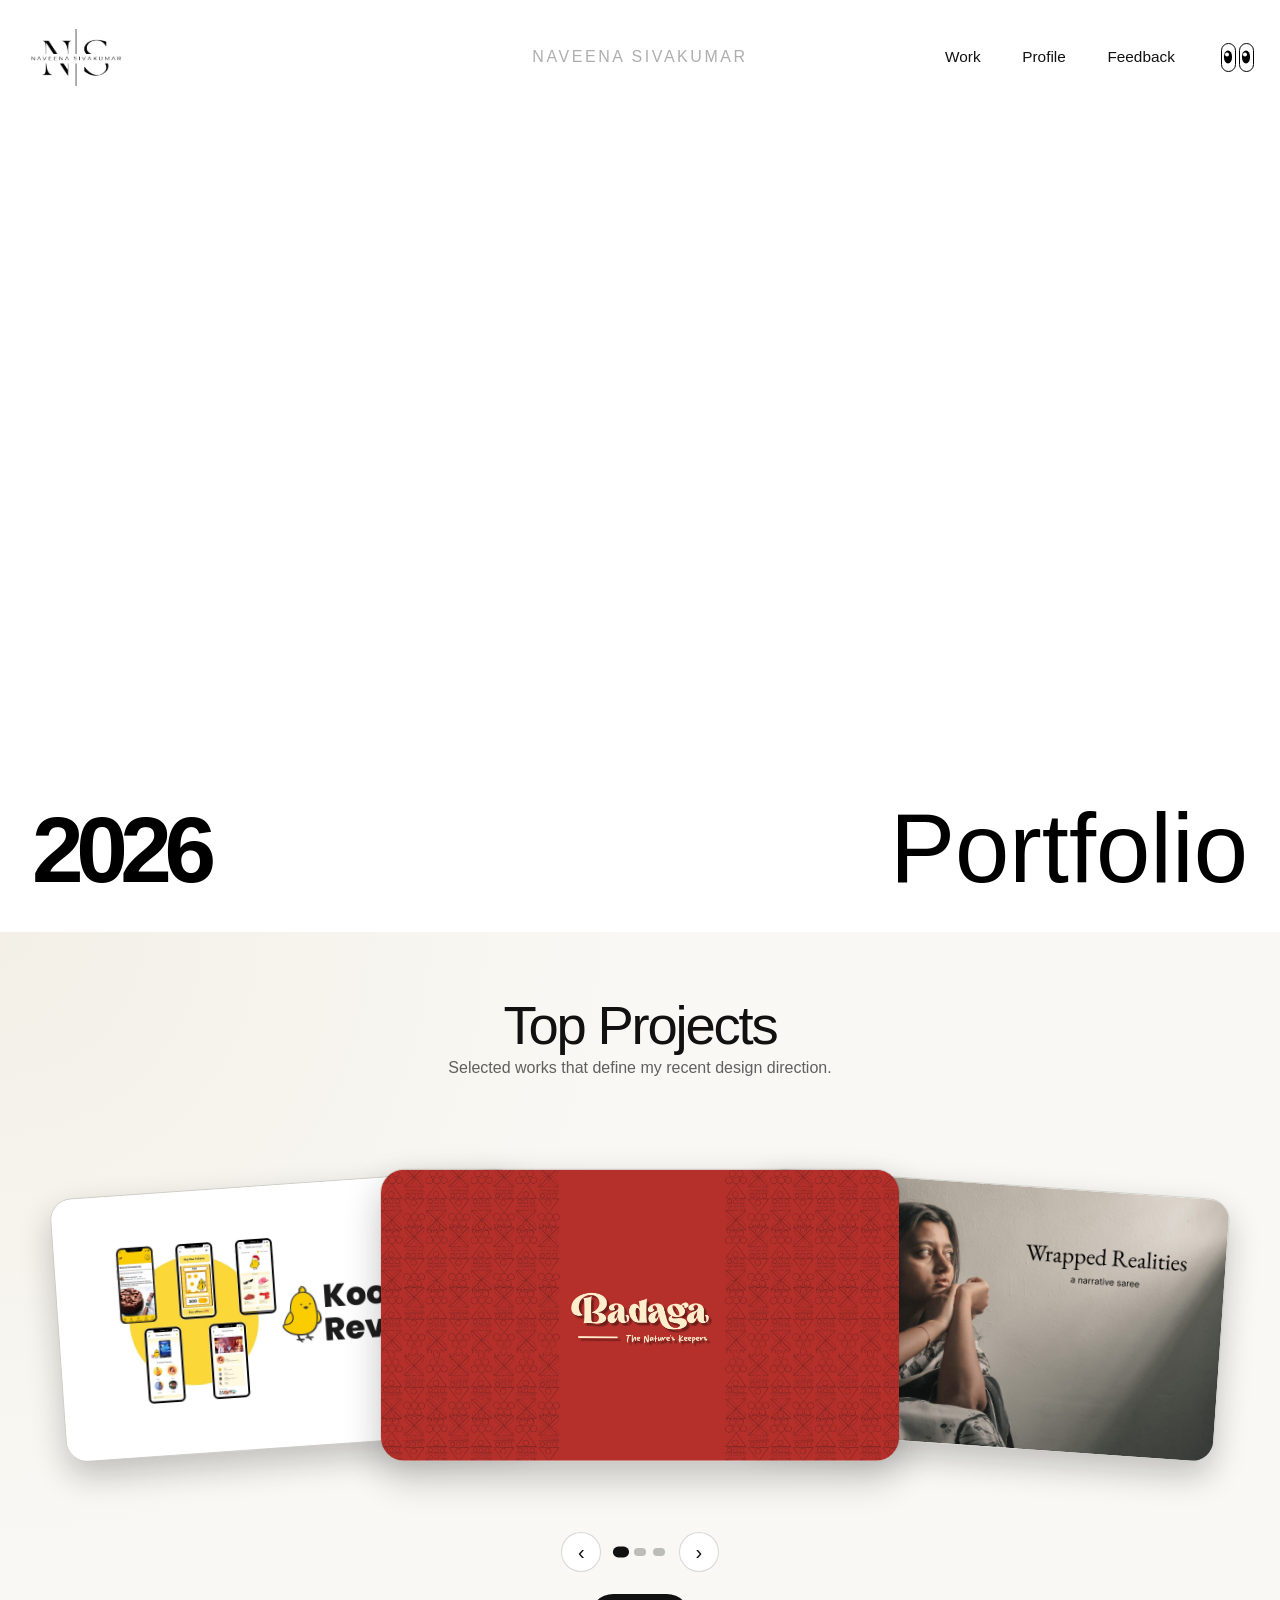
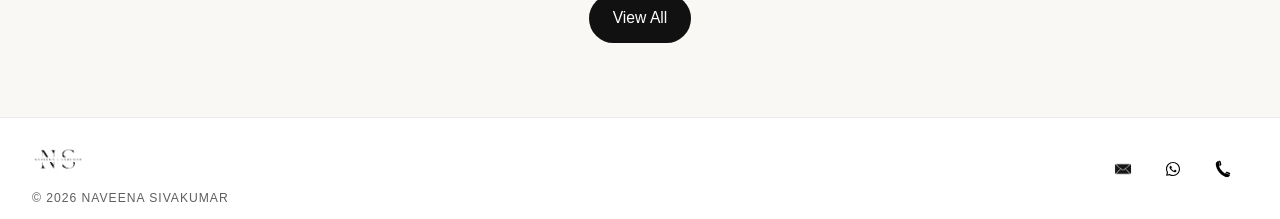
==== index.html @ cda1444a "ok" ====
<!DOCTYPE html>
<html lang="en">
  <head>
    <meta charset="UTF-8" />
    <meta name="viewport" content="width=device-width, initial-scale=1.0" />
    <title>Naveena Sivakumar | Home</title>
    <link rel="stylesheet" href="styles.css" />
  </head>
  <body data-page="home">
    <header class="site-header">
      <a class="logo-link" href="index.html" aria-label="Go to home page">
        <img src="Assets/Logo.png" alt="Naveena Sivakumar logo" class="site-logo" />
      </a>

      <p class="site-name">Naveena Sivakumar</p>

      <div class="header-right">
        <nav class="site-nav" aria-label="Primary navigation">
          <a href="work.html">Work</a>
          <a href="profile.html">Profile</a>
          <a href="feedback.html">Feedback</a>
        </nav>

        <div class="eyes" aria-hidden="true">
          <div class="eye">
            <span class="pupil"></span>
          </div>
          <div class="eye">
            <span class="pupil"></span>
          </div>
        </div>
      </div>
    </header>

    <main>
      <section class="hero" aria-label="Home hero section">
        <div class="hero-video-shell">
          <video
            class="hero-video"
            poster="Assets/Photo.jpg"
            preload="metadata"
            autoplay
            muted
            loop
            playsinline
          >
            <source src="Assets/Hero-Video_1.mp4" type="video/mp4" />
          </video>
        </div>

        <div class="hero-overlay" aria-hidden="true">
          <p class="hero-year">2026</p>
          <h1 class="hero-title">Portfolio</h1>
        </div>
      </section>

      <section class="home-top-projects" aria-label="Top projects">
        <div class="home-top-projects-copy">
                    <h2 class="home-top-projects-title">Top Projects</h2>
          <p class="home-top-projects-subtitle">Selected works that define my recent design direction.</p>
        </div>

        <div class="top-projects-stack">
          <a class="top-project-card top-project-card-center" href="project.html?slug=badaga" aria-label="Open Badaga project">
            <img src="Projects/Badaga/cover.jpg" alt="Badaga project cover" />
          </a>
          <a class="top-project-card top-project-card-left" href="project.html?slug=koo-app-revamp" aria-label="Open Koo App Revamp project">
            <img src="Projects/Koo app - revamp/cover.jpg" alt="Koo App Revamp project cover" />
          </a>
          <a class="top-project-card top-project-card-right" href="project.html?slug=Wrapped%20Realities" aria-label="Open Wrapped Realities project">
            <img src="Projects/Wrapped Realities/Cover.jpg" alt="Wrapped Realities project cover" />
          </a>
        </div>

        <div class="top-projects-controls" aria-label="Top projects controls">
          <button class="top-projects-arrow top-projects-arrow-prev" type="button" aria-label="Show previous project">
            &#8249;
          </button>

          <div class="top-projects-dots" role="tablist" aria-label="Choose top project">
            <button class="top-projects-dot" type="button" data-card-index="0" aria-label="Show first project"></button>
            <button class="top-projects-dot" type="button" data-card-index="1" aria-label="Show second project"></button>
            <button class="top-projects-dot" type="button" data-card-index="2" aria-label="Show third project"></button>
          </div>

          <button class="top-projects-arrow top-projects-arrow-next" type="button" aria-label="Show next project">
            &#8250;
          </button>
        </div>

        <div class="home-view-all-wrap">
          <a class="home-view-all-button" href="work.html">View All</a>
        </div>
      </section>
    </main>

    <footer class="site-footer">
      <div class="footer-left">
        <img src="Assets/Logo.png" alt="Naveena Sivakumar logo" class="footer-logo" />
        <p class="footer-copy">© 2026 Naveena Sivakumar</p>
      </div>

      <div class="footer-right">
        <a
          class="footer-social"
          href="mailto:naveenasivakumar.official@gmail.com"
          aria-label="Send an email"
        >
          <img
            class="footer-social-icon"
            src="Icons/Mail icon.jpg"
            alt=""
            aria-hidden="true"
          />
        </a>
        <a
          class="footer-social"
          href="https://wa.me/916374280667"
          target="_blank"
          rel="noreferrer"
          aria-label="Open WhatsApp"
        >
          <img
            class="footer-social-icon"
            src="Icons/Whatsapp icon.svg"
            alt=""
            aria-hidden="true"
          />
        </a>
        <a class="footer-social" href="tel:6374280667" aria-label="Call 6374280667">
          <img class="footer-social-icon" src="Icons/Call icon.svg" alt="" aria-hidden="true" />
        </a>
      </div>
    </footer>

    <script src="script.js"></script>
  </body>
</html>
---- styles.css ----
:root {
  --bg: #ffffff;
  --text: #111111;
  --muted: rgba(17, 17, 17, 0.34);
  --line: rgba(17, 17, 17, 0.1);
  --panel: #f6f3ee;
  --shadow: 0 22px 60px rgba(17, 17, 17, 0.1);
  --font-sans: "Avenir Next", "Helvetica Neue", "Segoe UI", sans-serif;
}

* {
  box-sizing: border-box;
}

html {
  scroll-behavior: smooth;
}

body {
  margin: 0;
  min-height: 100vh;
  background: #ffffff;
  color: var(--text);
  font-family: var(--font-sans);
}

a {
  color: inherit;
  text-decoration: none;
}

.site-header {
  position: sticky;
  top: 0;
  z-index: 10;
  display: grid;
  grid-template-columns: 1fr auto 1fr;
  align-items: center;
  gap: 1rem;
  padding: 0.45rem 1.6rem;
  background: rgba(255, 255, 255, 0.42);
  backdrop-filter: blur(18px);
}

.logo-link {
  width: 100px;
}

.site-logo {
  display: block;
  width: 100px;
  height: 100px;
  object-fit: contain;
}

.site-name {
  margin: 0;
  justify-self: center;
  font-size: 1rem;
  letter-spacing: 0.16em;
  text-transform: uppercase;
  color: var(--muted);
  white-space: nowrap;
}

.header-right {
  justify-self: end;
  display: flex;
  align-items: center;
  gap: 1.4rem;
}

.site-nav {
  display: flex;
  align-items: center;
  gap: 0.6rem;
}

.site-nav a {
  padding: 0.7rem 1rem;
  border-radius: 999px;
  font-size: 0.96rem;
  transition:
    background-color 180ms ease,
    color 180ms ease,
    transform 180ms ease;
}

.site-nav a:hover,
.site-nav a:focus-visible,
body[data-page="home"] .site-nav a[href="index.html"],
body[data-page="work"] .site-nav a[href="work.html"],
body[data-page="profile"] .site-nav a[href="profile.html"],
body[data-page="feedback"] .site-nav a[href="feedback.html"] {
  background: rgba(17, 17, 17, 0.08);
  color: #000000;
}

.site-nav a:hover {
  transform: translateY(-1px);
}

.eyes {
  display: flex;
  align-items: center;
  gap: 0.2rem;
  padding: 0.35rem 0 0.35rem 0.5rem;
}

.eye {
  position: relative;
  width: 15px;
  height: 29px;
  border-radius: 999px;
  background: #ffffff;
  border: 1.5px solid #000000;
  overflow: hidden;
  box-shadow: none;
}

.pupil {
  position: absolute;
  top: 50%;
  left: 42%;
  width: 8px;
  height: 13px;
  border-radius: 50% / 45%;
  background: #000000;
  transform: translate(-50%, -50%);
  transition: transform 80ms linear;
}

.pupil::after {
  content: "";
  position: absolute;
  top: 2px;
  left: 1px;
  width: 4px;
  height: 4px;
  border-radius: 50%;
  background: #ffffff;
}

.hero {
  position: relative;
  min-height: calc(100vh - 82px);
  display: flex;
  align-items: center;
  justify-content: center;
  padding: 0;
  overflow: hidden;
}

.hero-video-shell {
  width: 100%;
  height: calc(100vh - 82px);
}

.hero-video {
  display: block;
  width: 100%;
  height: 100%;
  object-fit: cover;
  background: #ffffff;
}

.hero-overlay {
  pointer-events: none;
  position: absolute;
  inset: 0;
  display: grid;
  grid-template-columns: auto 1fr;
  align-items: end;
  padding: 0 2rem 1.2rem;
}

.hero-year,
.hero-title {
  margin: 0;
  line-height: 1;
  font-family: var(--font-sans);
}

.hero-year {
  justify-self: start;
  align-self: end;
  font-size: clamp(3.8rem, 8vw, 5.8rem);
  font-weight: 600;
  letter-spacing: -0.08em;
  color: #000000;
  transform: translateY(-1rem);
}

.hero-title {
  justify-self: end;
  align-self: end;
  font-size: clamp(3.4rem, 9vw, 6.1rem);
  font-weight: 500;
  letter-spacing: 0.00em;
  color: #000000;
  transform: translateY(-1rem);
}

.home-top-projects {
  padding: 3.8rem 1.75rem 4.6rem;
  background:
    radial-gradient(circle at top left, rgba(234, 226, 210, 0.38), transparent 42%),
    #f9f8f4;
}

.home-top-projects-copy {
  text-align: center;
}

.home-top-projects-kicker {
  margin: 0;
  font-size: 0.75rem;
  letter-spacing: 0.22em;
  text-transform: uppercase;
  color: rgba(17, 17, 17, 0.44);
}

.home-top-projects-title {
  margin: 0.35rem 0 0.45rem;
  font-size: clamp(2.1rem, 5vw, 3.4rem);
  line-height: 0.98;
  letter-spacing: -0.04em;
  font-weight: 500;
}

.home-top-projects-subtitle {
  margin: 0;
  font-size: 1rem;
  color: rgba(17, 17, 17, 0.66);
}

.top-projects-stack {
  position: relative;
  width: min(1180px, 100%);
  margin: 2.7rem auto 0;
  height: 390px;
  touch-action: pan-y;
  cursor: grab;
}

.top-projects-stack:active {
  cursor: grabbing;
}

.top-project-card {
  position: absolute;
  top: 50%;
  left: 50%;
  width: clamp(240px, 62vw, 520px);
  aspect-ratio: 16 / 9;
  border-radius: 24px;
  overflow: hidden;
  border: 1px solid rgba(17, 17, 17, 0.18);
  box-shadow: 0 16px 36px rgba(17, 17, 17, 0.24);
  transform-origin: center;
  transition:
    transform 220ms ease,
    box-shadow 220ms ease,
    filter 220ms ease;
}

.top-project-card img {
  width: 100%;
  height: 100%;
  object-fit: cover;
  display: block;
  user-select: none;
  -webkit-user-drag: none;
}

.top-project-card:hover,
.top-project-card:focus-visible {
  box-shadow: 0 24px 44px rgba(17, 17, 17, 0.28);
  filter: saturate(1.08);
}

.top-project-card-left-far {
  z-index: 1;
  transform: translate(-151%, -50%) rotate(-8deg) scale(0.82);
}

.top-project-card-left {
  z-index: 2;
  transform: translate(-117%, -50%) rotate(-4deg) scale(0.9);
}

.top-project-card-center {
  z-index: 4;
  transform: translate(-50%, -50%) rotate(0deg) scale(1);
}

.top-project-card-right {
  z-index: 2;
  transform: translate(17%, -50%) rotate(4deg) scale(0.9);
}

.top-project-card-right-far {
  z-index: 1;
  transform: translate(50%, -50%) rotate(8deg) scale(0.82);
}

.top-projects-controls {
  margin-top: 1.35rem;
  display: flex;
  align-items: center;
  justify-content: center;
  gap: 0.85rem;
}

.home-view-all-wrap {
  margin-top: 1.35rem;
  display: flex;
  justify-content: center;
}

.home-view-all-button {
  display: inline-flex;
  align-items: center;
  justify-content: center;
  padding: 0.92rem 1.45rem;
  border-radius: 999px;
  border: 1px solid rgba(17, 17, 17, 0.12);
  background: #111111;
  color: #ffffff;
  font-size: 0.98rem;
  transition:
    transform 180ms ease,
    background-color 180ms ease,
    border-color 180ms ease;
}

.home-view-all-button:hover,
.home-view-all-button:focus-visible {
  transform: translateY(-2px);
  background: #2a2a2a;
  border-color: #2a2a2a;
}

.top-projects-arrow {
  width: 40px;
  height: 40px;
  border-radius: 999px;
  border: 1px solid rgba(17, 17, 17, 0.16);
  background: #ffffff;
  color: #111111;
  font-size: 1.25rem;
  line-height: 1;
  cursor: pointer;
  transition:
    background-color 180ms ease,
    transform 180ms ease,
    border-color 180ms ease;
}

.top-projects-arrow:hover,
.top-projects-arrow:focus-visible {
  background: #111111;
  color: #ffffff;
  border-color: #111111;
  transform: translateY(-1px);
}

.top-projects-dots {
  display: flex;
  align-items: center;
  gap: 0.45rem;
}

.top-projects-dot {
  width: 8px;
  height: 8px;
  border-radius: 999px;
  border: 0;
  background: rgba(17, 17, 17, 0.26);
  cursor: pointer;
  transition:
    transform 180ms ease,
    background-color 180ms ease;
}

.top-projects-dot.is-active {
  background: #111111;
  transform: scale(1.35);
}

.work-main {
  padding: 0 1.75rem 5rem;
}

.work-hero {
  display: grid;
  grid-template-columns: 1fr auto;
  align-items: start;
  gap: 2rem;
  padding: 2rem 0 5rem;
}

.work-heading {
  margin: 0;
  font-size: clamp(4rem, 10vw, 8rem);
  line-height: 0.9;
  letter-spacing: -0.08em;
  font-weight: 500;
}

.work-count {
  margin: 0;
  font-size: clamp(4rem, 10vw, 7rem);
  line-height: 0.9;
  letter-spacing: -0.08em;
  color: rgba(17, 17, 17, 0.18);
  font-weight: 600;
}

.work-grid {
  display: grid;
  grid-template-columns: repeat(2, minmax(0, 1fr));
  gap: 4rem 1rem;
}

.project-card {
  display: block;
}

.project-card-topline {
  margin-bottom: 0.55rem;
  font-size: 0.8rem;
  letter-spacing: 0.24em;
  text-transform: uppercase;
  color: rgba(17, 17, 17, 0.48);
}

.project-card-title {
  margin: 0 0 0.2rem;
  font-size: clamp(1.6rem, 2.4vw, 2.3rem);
  line-height: 1.02;
  font-weight: 500;
  color: #111111;
}

.project-card-subtitle {
  margin: 0 0 1rem;
  font-size: 1rem;
  color: rgba(17, 17, 17, 0.6);
}

.project-cover,
.project-cover-placeholder {
  aspect-ratio: 16 / 9;
  overflow: hidden;
  background: #efe9df;
}

.project-cover-media {
  width: 100%;
  height: 100%;
  object-fit: cover;
  display: block;
}

.project-cover-placeholder {
  display: grid;
  place-items: center;
  background:
    radial-gradient(circle at top left, rgba(255, 255, 255, 0.92), transparent 36%),
    linear-gradient(145deg, #f6f2eb, #ebe3d8);
}

.project-cover-placeholder span {
  font-size: clamp(2rem, 4vw, 3rem);
  letter-spacing: -0.06em;
  color: rgba(17, 17, 17, 0.18);
}

.project-main {
  padding: 2rem 1.75rem 5rem;
}

.project-intro {
  display: grid;
  grid-template-columns: minmax(0, 1.1fr) minmax(280px, 0.8fr);
  gap: 2rem;
  align-items: start;
  padding-bottom: 3rem;
}

.project-label {
  margin: 0 0 0.8rem;
  font-size: 0.8rem;
  letter-spacing: 0.22em;
  text-transform: uppercase;
  color: rgba(17, 17, 17, 0.48);
}

.project-title {
  margin: 0;
  font-size: clamp(2.6rem, 6vw, 5rem);
  line-height: 0.94;
  letter-spacing: -0.08em;
  font-weight: 500;
  color: #111111;
}

.project-subtitle {
  margin: 0.45rem 0 0;
  font-size: clamp(1.1rem, 2vw, 1.5rem);
  color: rgba(17, 17, 17, 0.62);
}

.project-intro-right {
  padding-top: 0.45rem;
}

.project-description {
  margin: 0;
  max-width: 28rem;
  font-size: 1rem;
  line-height: 1.7;
  color: rgba(17, 17, 17, 0.78);
}

.project-media-stream {
  display: grid;
  gap: 1rem;
}

.project-media-frame {
  margin: 0;
}

.project-media {
  width: 100%;
  display: block;
  background: #f3efe8;
}

.project-empty-state {
  padding: 2rem;
  border: 1px solid rgba(17, 17, 17, 0.12);
  color: rgba(17, 17, 17, 0.78);
  line-height: 1.7;
  background: #faf8f4;
}

.project-empty-state code {
  font-family: ui-monospace, SFMono-Regular, Menlo, Monaco, Consolas, monospace;
  color: #111111;
}

.subpage-main {
  min-height: calc(100vh - 90px);
  display: flex;
  align-items: center;
  justify-content: center;
  padding: 3rem 1.5rem;
}

.subpage-main-with-cta {
  flex-direction: column;
  align-items: stretch;
  justify-content: flex-start;
  gap: 2rem;
}

.subpage-card {
  width: min(760px, 100%);
  padding: 3rem;
  border: 1px solid var(--line);
  border-radius: 32px;
  background: rgba(255, 255, 255, 0.8);
  box-shadow: var(--shadow);
}

.eyebrow {
  margin: 0 0 1rem;
  font-size: 0.78rem;
  letter-spacing: 0.18em;
  text-transform: uppercase;
  color: var(--muted);
}

.subpage-card h1 {
  margin: 0 0 1rem;
  font-size: clamp(2rem, 5vw, 3.8rem);
  line-height: 0.98;
}

.subpage-card p:last-child {
  margin-bottom: 0;
  max-width: 46ch;
  font-size: 1.05rem;
  line-height: 1.65;
  color: rgba(17, 17, 17, 0.72);
}

.feedback-main {
  padding: 3rem 1.5rem 5rem;
}

.feedback-section {
  width: min(980px, 100%);
  margin: 0 auto;
}

.feedback-kicker {
  margin: 0 0 0.8rem;
  font-size: 0.9rem;
  letter-spacing: 0.18em;
  text-transform: uppercase;
  color: rgba(17, 17, 17, 0.38);
}

.feedback-heading {
  margin: 0 0 1rem;
  font-size: clamp(3.2rem, 7vw, 6rem);
  line-height: 0.92;
  letter-spacing: -0.08em;
  font-weight: 500;
}

.feedback-subheading {
  margin: 0 0 2.4rem;
  max-width: none;
  font-size: 1.08rem;
  line-height: 1.8;
  white-space: nowrap;
  color: rgba(17, 17, 17, 0.72);
}

.feedback-form {
  display: grid;
  grid-template-columns: repeat(2, minmax(0, 1fr));
  gap: 1.25rem;
}

.feedback-field {
  display: flex;
  flex-direction: column;
  gap: 0.65rem;
}

.feedback-field span {
  font-size: 0.92rem;
  color: rgba(17, 17, 17, 0.72);
}

.feedback-field input,
.feedback-field textarea {
  width: 100%;
  border: 1px solid rgba(17, 17, 17, 0.12);
  border-radius: 22px;
  background: #faf8f4;
  padding: 1rem 1.1rem;
  font: inherit;
  color: #111111;
  outline: none;
  transition:
    border-color 180ms ease,
    background-color 180ms ease;
}

.feedback-field input {
  min-height: 58px;
}

.feedback-field textarea {
  min-height: 240px;
  resize: vertical;
}

.feedback-field input:focus,
.feedback-field textarea:focus {
  border-color: rgba(17, 17, 17, 0.28);
  background: #ffffff;
}

.feedback-field-full {
  grid-column: 1 / -1;
}

.feedback-actions {
  grid-column: 1 / -1;
  display: flex;
  justify-content: flex-start;
}

.feedback-submit {
  border: 0;
  border-radius: 999px;
  background: #111111;
  color: #ffffff;
  padding: 0.95rem 1.4rem;
  font: inherit;
  font-size: 0.95rem;
  cursor: pointer;
  transition:
    transform 180ms ease,
    background-color 180ms ease;
}

.feedback-submit:hover,
.feedback-submit:focus-visible {
  background: #2a2a2a;
  transform: translateY(-1px);
}

.profile-main {
  padding: 2rem 2rem 2.2rem;
}

.profile-hero {
  display: grid;
  grid-template-columns: minmax(320px, 0.95fr) minmax(360px, 1.05fr);
  gap: 3.35rem;
  align-items: center;
  min-height: calc(100vh - 160px);
}

.profile-left {
  position: static;
  display: flex;
  flex-direction: column;
  align-items: flex-start;
  gap: 1.4rem;
}

.profile-kicker {
  margin: 0;
  font-size: 0.9rem;
  letter-spacing: 0.18em;
  text-transform: uppercase;
  color: rgba(17, 17, 17, 0.38);
}

.profile-photo {
  width: min(100%, 600px);
  height: auto;
  aspect-ratio: 1 / 1;
  object-fit: cover;
  object-position: center top;
  background: #f2f0eb;
}

.profile-right {
  padding-top: 0;
  margin-left: -0.45rem;
}

.profile-name {
  margin: 0 0 0.75rem;
  font-size: 40px;
  letter-spacing: 0.16em;
  text-transform: uppercase;
  font-weight: 600;
  color: rgba(17, 17, 17, 0.46);
}

.profile-role {
  margin: 0 0 1.3rem;
  font-family: var(--font-sans);
  font-size: 40px;
  line-height: 1.45;
  letter-spacing: 0;
  font-weight: 500;
}

.profile-description {
  max-width: 38rem;
  margin: 0 0 1.1rem;
  font-size: 1.08rem;
  line-height: 1.8;
  color: rgba(17, 17, 17, 0.78);
}

.profile-resume-section {
  margin-top: 0.7rem;
  display: flex;
  justify-content: flex-start;
}

.profile-resume-button {
  display: inline-flex;
  align-items: center;
  justify-content: center;
  padding: 0.92rem 1.45rem;
  border-radius: 999px;
  border: 1px solid rgba(17, 17, 17, 0.12);
  background: #111111;
  color: #ffffff;
  font-size: 0.98rem;
  transition:
    transform 180ms ease,
    background-color 180ms ease,
    border-color 180ms ease;
}

.profile-resume-button:hover,
.profile-resume-button:focus-visible {
  transform: translateY(-2px);
  background: #2a2a2a;
  border-color: #2a2a2a;
}

.profile-skills-section {
  margin-top: 1.35rem;
}

.skills-panel {
  display: flex;
  flex-direction: column;
  align-items: center;
  border-radius: 34px;
  width: min(980px, 100%);
  margin-inline: auto;
  padding: 1.5rem;
  background:
    radial-gradient(circle at 10% 20%, rgba(17, 17, 17, 0.05), transparent 46%),
    radial-gradient(circle at 90% 0%, rgba(17, 17, 17, 0.04), transparent 34%),
    #ffffff;
  border: 1px solid rgba(17, 17, 17, 0.12);
  box-shadow: 0 22px 54px rgba(17, 17, 17, 0.12);
  color: #111111;
}

.skills-panel-top {
  display: grid;
  grid-template-columns: 1fr;
  gap: 0;
  align-items: start;
  width: 100%;
}

.skills-kicker {
  color: #111111;
  margin-bottom: 0.5rem;
}

.skills-grid {
  margin-top: 1.35rem;
  display: grid;
  grid-template-columns: minmax(0, 1.15fr) minmax(0, 1fr);
  gap: 2.2rem;
  width: 100%;
  justify-content: center;
}

.skills-column {
  display: grid;
  gap: 0.95rem;
}

.skills-core {
  max-width: 42rem;
  padding-right: 0;
  justify-self: start;
}

.skills-side {
  gap: 1.2rem;
  justify-self: center;
}

.skills-block {
  display: grid;
  gap: 0.7rem;
}

.skills-side .skills-block + .skills-block {
  padding-top: 0.95rem;
  border-top: 1px solid rgba(17, 17, 17, 0.12);
}

.skills-main-heading {
  margin: 0 0 0.05rem;
  font-family: var(--font-sans);
  font-size: 0.98rem;
  line-height: 1.2;
  letter-spacing: 0.08em;
  text-transform: uppercase;
  font-weight: 700;
  color: #111111;
}

.skills-side-heading {
  margin: 0;
  font-size: 0.98rem;
  letter-spacing: 0.08em;
  text-transform: uppercase;
  color: #111111;
}

.skills-method-list {
  margin: 0;
  padding: 0;
  list-style: none;
  display: grid;
  gap: 0.75rem;
}

.skills-method-list li {
  font-size: 1rem;
  color: rgba(17, 17, 17, 0.88);
}

.skill-row {
  display: grid;
  gap: 0.55rem;
  max-width: 38rem;
  margin-inline: 0;
}

.skill-row-top {
  display: flex;
  justify-content: space-between;
  align-items: baseline;
  gap: 1rem;
  font-size: 1rem;
  font-weight: 500;
}

.skill-row-top span:last-child {
  font-size: 0.86rem;
  color: rgba(17, 17, 17, 0.62);
}

.skills-meter {
  position: relative;
  height: 1px;
  border-radius: 999px;
  background: rgba(17, 17, 17, 0.2);
}

.skills-meter-fill {
  display: block;
  height: 100%;
  border-radius: inherit;
  background: #111111;
  transition: width 700ms ease;
  width: 0;
}

.skills-panel.is-loaded .skills-meter-fill-90 {
  width: 90%;
}

.skills-panel.is-loaded .skills-meter-fill-85 {
  width: 85%;
}

.skills-panel.is-loaded .skills-meter-fill-80 {
  width: 80%;
}

.skills-panel.is-loaded .skills-meter-fill-70 {
  width: 70%;
}

.skills-panel.is-loaded .skills-meter-fill-65 {
  width: 65%;
}

.skills-panel.is-loaded .skills-meter-fill-60 {
  width: 60%;
}

.skills-tags {
  display: flex;
  flex-wrap: wrap;
  gap: 0.65rem;
  margin-top: 0.5rem;
}

.skills-tags span {
  display: inline-flex;
  align-items: center;
  justify-content: center;
  border-radius: 999px;
  border: 1px solid rgba(17, 17, 17, 0.14);
  background: #f6f3ee;
  padding: 0.46rem 0.9rem;
  font-size: 0.88rem;
  color: #111111;
  transition:
    background-color 180ms ease,
    transform 180ms ease,
    border-color 180ms ease;
}

.skills-tags span:hover,
.skills-tags span:focus-visible {
  background: #111111;
  color: #ffffff;
  border-color: #111111;
  transform: translateY(-1px);
}

.profile-social-section {
  display: grid;
  grid-template-columns: 1fr auto;
  gap: 2rem;
  align-items: end;
  padding: 1.6rem 0;
  min-height: auto;
}

.profile-social-copy .profile-kicker {
  margin-bottom: 0.95rem;
}

.profile-social-copy h2 {
  margin: 0;
  max-width: none;
  font-size: 40px;
  line-height: 0.96;
  letter-spacing: -0.07em;
  font-weight: 400;
}

.profile-social-links {
  display: flex;
  flex-wrap: wrap;
  justify-content: center;
  gap: 0.9rem;
}

.social-pill {
  display: inline-flex;
  align-items: center;
  justify-content: center;
  text-align: center;
  gap: 0.55rem;
  min-width: 138px;
  padding: 1rem 1.35rem;
  border: 1px solid rgba(17, 17, 17, 0.12);
  border-radius: 999px;
  background: #111111;
  color: #ffffff;
  font-size: 0.98rem;
  transition:
    transform 180ms ease,
    background-color 180ms ease,
    border-color 180ms ease;
}

.social-pill:hover,
.social-pill:focus-visible {
  transform: translateY(-2px);
  background: #2a2a2a;
  border-color: #2a2a2a;
}

.site-footer {
  display: flex;
  justify-content: space-between;
  align-items: center;
  gap: 1.4rem;
  padding: 0.95rem 2rem 0.85rem;
  border-top: 1px solid rgba(17, 17, 17, 0.08);
  background: #ffffff;
}

.footer-left {
  display: flex;
  flex-direction: column;
  align-items: flex-start;
  gap: 0.4rem;
}

.footer-logo {
  width: 52px;
  height: 52px;
  object-fit: contain;
}

.footer-copy {
  margin: 0;
  font-size: 0.76rem;
  letter-spacing: 0.08em;
  text-transform: uppercase;
  color: rgba(17, 17, 17, 0.68);
}

.footer-right {
  display: flex;
  align-items: center;
  gap: 0;
}

.footer-social {
  display: inline-flex;
  align-items: center;
  justify-content: center;
  width: 50px;
  height: 50px;
  border-radius: 999px;
  border: 0;
  background: #ffffff;
  color: #111111;
  transition:
    transform 180ms ease,
    background-color 180ms ease;
}

.footer-social:hover,
.footer-social:focus-visible {
  transform: translateY(-1px);
  background: #faf8f4;
}

.footer-social-icon {
  display: block;
  width: 34px;
  height: 34px;
  object-fit: contain;
}

.social-pill-icon {
  display: block;
  width: 1.05rem;
  height: 1.05rem;
  object-fit: contain;
  flex-shrink: 0;
}

.profile-social-links .social-pill:first-child .social-pill-icon {
  width: 1.25rem;
  height: 1.25rem;
}

@media (max-width: 980px) {
  .site-header {
    grid-template-columns: auto 1fr;
    grid-template-areas:
      "logo right"
      "name name";
    gap: 0.9rem 1rem;
    padding: 0.4rem 0.9rem 0.55rem;
  }

  .logo-link {
    grid-area: logo;
  }

  .site-name {
    grid-area: name;
    font-size: 0.86rem;
  }

  .header-right {
    grid-area: right;
    gap: 0.8rem;
  }

  .profile-main {
    padding: 1.4rem 1.2rem 2.2rem;
  }

  .home-top-projects {
    padding: 3rem 1.2rem 3.5rem;
  }

  .top-projects-stack {
    height: 340px;
    margin-top: 2rem;
  }

  .top-project-card {
    width: clamp(220px, 60vw, 420px);
  }

  .profile-hero {
    grid-template-columns: 1fr;
    gap: 2rem;
    min-height: auto;
  }

  .profile-left {
    position: static;
  }

  .profile-photo {
    width: min(100%, 520px);
    height: auto;
    aspect-ratio: 1 / 1;
  }

  .profile-right {
    padding-top: 0;
    margin-left: 0;
  }

  .profile-role {
    max-width: none;
    font-size: 40px;
  }

  .profile-skills-section {
    margin-top: 1.1rem;
  }

  .skills-panel {
    border-radius: 28px;
    width: 100%;
    padding: 1.2rem;
  }

  .skills-panel-top {
    grid-template-columns: 1fr;
  }

  .skills-intro {
    justify-self: start;
    max-width: none;
  }

  .skills-grid {
    grid-template-columns: 1fr;
    gap: 1.25rem;
  }

  .skills-core {
    max-width: none;
    padding-right: 0;
  }

  .skill-row {
    max-width: none;
  }

  .profile-social-section {
    grid-template-columns: 1fr;
    gap: 1.5rem;
    min-height: auto;
    padding: 1.25rem 0;
  }

  .profile-resume-section {
    margin-top: 0.9rem;
  }

  .profile-social-copy h2 {
    max-width: none;
  }

  .profile-social-links {
    justify-content: center;
  }

  .work-grid {
    grid-template-columns: repeat(2, minmax(0, 1fr));
  }

  .project-intro {
    grid-template-columns: 1fr;
  }

  .site-footer {
    padding: 0.95rem 2rem 0.85rem;
  }

  .feedback-form {
    grid-template-columns: 1fr;
  }
}

@media (max-width: 760px) {
  .site-header {
    position: sticky;
  }

  .header-right {
    flex-wrap: wrap;
    justify-content: flex-end;
  }

  .site-nav {
    gap: 0.2rem;
    flex-wrap: wrap;
    justify-content: flex-end;
  }

  .site-nav a {
    padding: 0.55rem 0.75rem;
    font-size: 0.9rem;
  }

  .site-logo {
    width: 64px;
    height: 64px;
  }

  .hero {
    min-height: calc(100vh - 108px);
    padding: 0;
  }

  .hero-video-shell {
    width: 100%;
    height: calc(100vh - 108px);
  }

  .hero-overlay {
    grid-template-columns: auto 1fr;
    gap: 0.2rem;
    padding: 0 1rem 1rem;
  }

  .hero-year,
  .hero-title {
    align-self: end;
  }

  .hero-year {
    justify-self: start;
    transform: translateY(-0.55rem);
  }

  .hero-title {
    justify-self: end;
    font-size: clamp(2.8rem, 15vw, 4.5rem);
    transform: translateY(-0.55rem);
  }

  .hero-year {
    font-size: clamp(2.7rem, 12vw, 4rem);
  }

  .profile-main {
    padding: 1rem 1rem 2rem;
  }

  .home-top-projects {
    padding: 2.5rem 1rem 3rem;
  }

  .home-top-projects-subtitle {
    font-size: 0.94rem;
  }

  .top-projects-stack {
    height: 300px;
  }

  .top-project-card {
    width: clamp(210px, 72vw, 340px);
    border-radius: 18px;
  }

  .top-project-card-left {
    transform: translate(-108%, -50%) rotate(-3deg) scale(0.9);
  }

  .top-project-card-right {
    transform: translate(8%, -50%) rotate(3deg) scale(0.9);
  }

  .top-projects-controls {
    margin-top: 1rem;
  }

  .top-projects-arrow {
    width: 34px;
    height: 34px;
    font-size: 1.1rem;
  }

  .top-projects-dot {
    width: 7px;
    height: 7px;
  }

  .profile-role {
    font-size: 40px;
  }

  .skills-main-heading {
    font-size: 1.02rem;
  }

  .skill-row-top {
    font-size: 0.95rem;
  }

  .profile-description {
    font-size: 1rem;
    line-height: 1.7;
  }

  .profile-social-copy h2 {
    font-size: 40px;
  }

  .profile-resume-button {
    width: 100%;
    max-width: 260px;
  }

  .social-pill {
    min-width: 124px;
    padding: 0.92rem 1.1rem;
  }

  .feedback-main {
    padding: 2rem 1rem 3rem;
  }

  .feedback-heading {
    font-size: clamp(2.6rem, 14vw, 4rem);
  }

  .feedback-subheading {
    font-size: 1rem;
    line-height: 1.7;
    white-space: normal;
  }

  .work-main,
  .project-main {
    padding: 0 1rem 3rem;
  }

  .work-hero {
    grid-template-columns: 1fr;
    gap: 0.5rem;
    padding-bottom: 2.5rem;
  }

  .work-grid {
    grid-template-columns: 1fr;
    gap: 2.2rem;
  }

  .project-card-title {
    font-size: 1.8rem;
  }

  .project-intro {
    padding-bottom: 2rem;
  }

  .project-description {
    font-size: 0.98rem;
  }

  .site-footer {
    flex-direction: row;
    align-items: center;
    gap: 1.4rem;
    padding: 0.95rem 2rem 0.85rem;
  }

  .footer-left {
    gap: 0.4rem;
  }

  .footer-right {
    align-items: center;
  }

  .subpage-card {
    padding: 2rem 1.4rem;
    border-radius: 24px;
  }
}
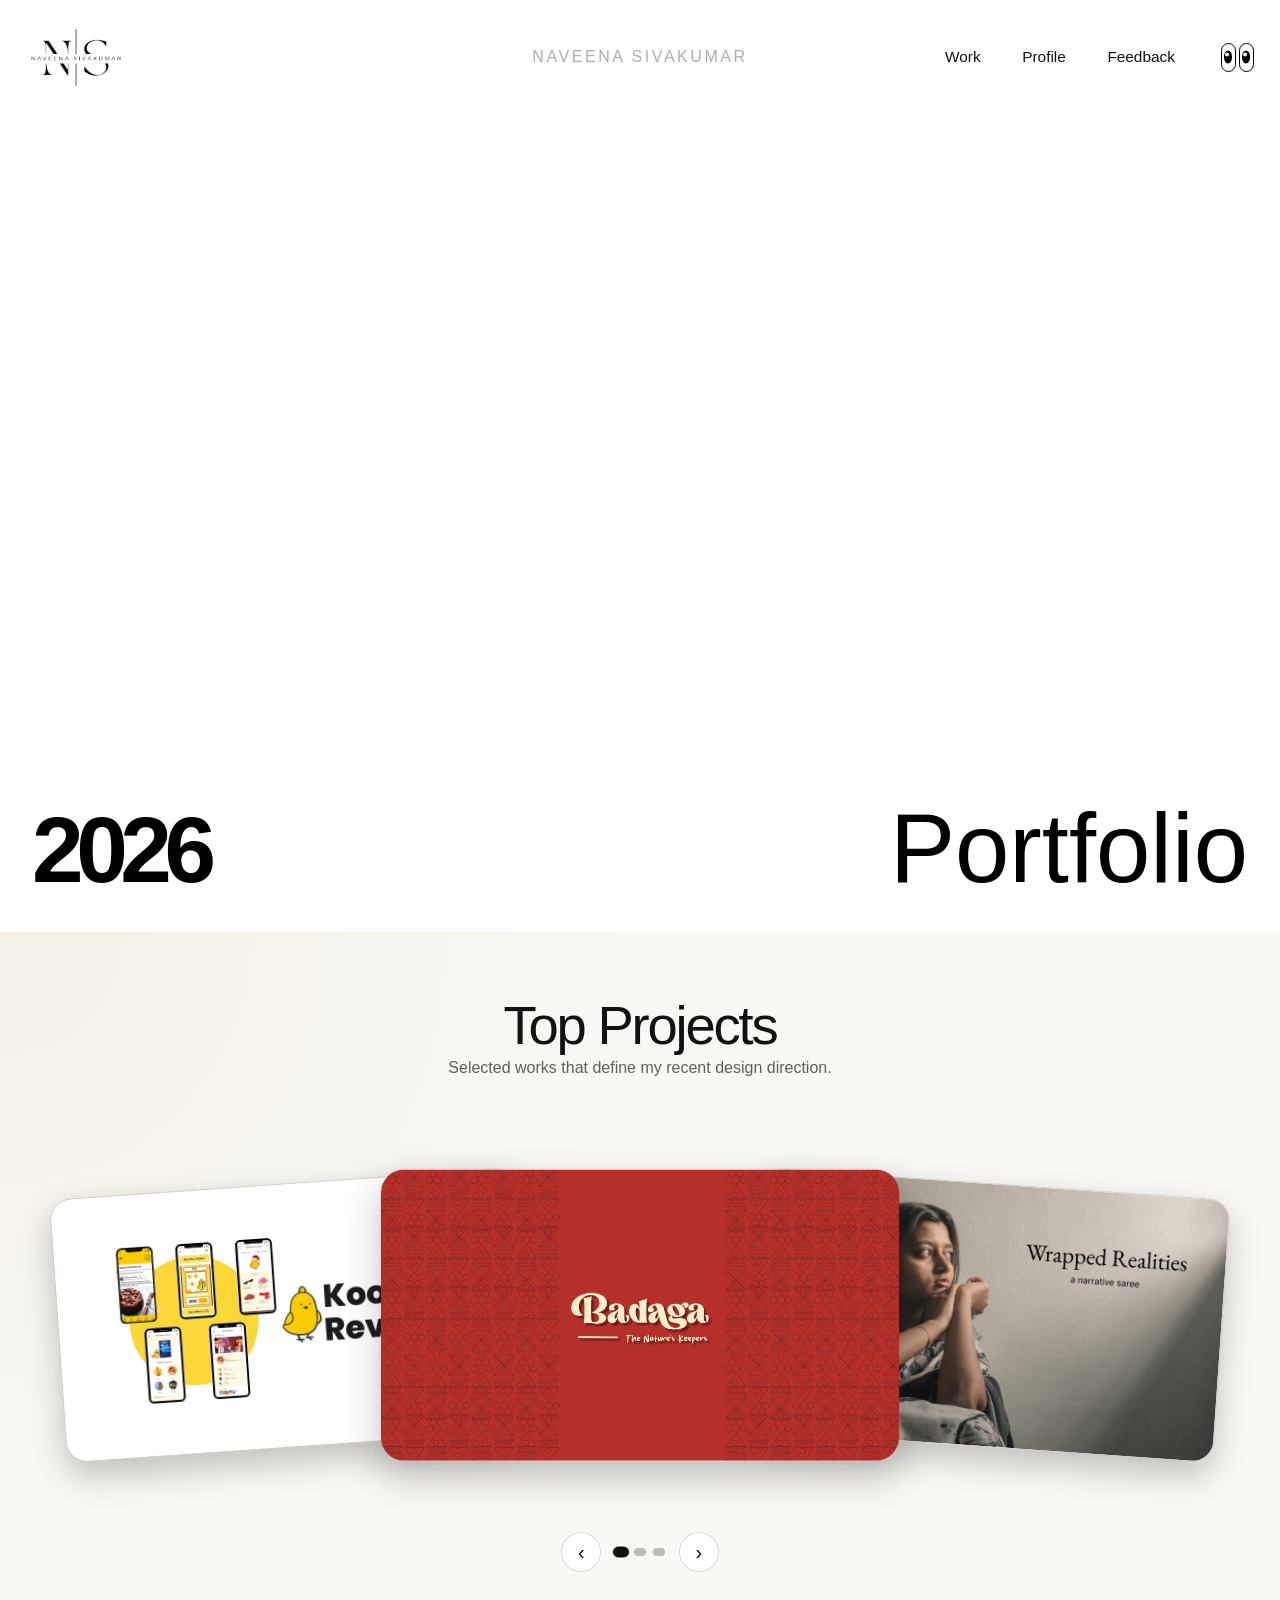
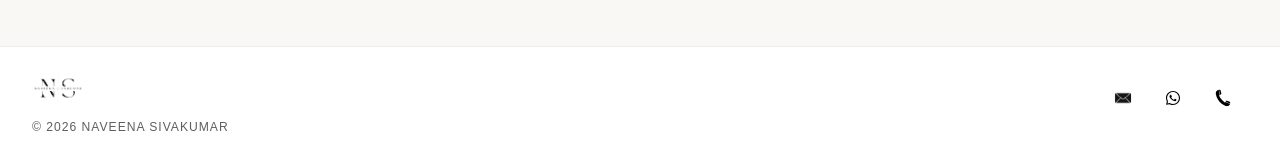
==== commit e0bf4473: "Update" ====
--- a/index.html
+++ b/index.html
@@ -37,15 +37,12 @@
         <div class="hero-video-shell">
           <video
             class="hero-video"
-            poster="Assets/Photo.jpg"
-            preload="metadata"
+            src="Assets/Hero-Video_1.mp4"
             autoplay
             muted
             loop
             playsinline
-          >
-            <source src="Assets/Hero-Video_1.mp4" type="video/mp4" />
-          </video>
+          ></video>
         </div>
 
         <div class="hero-overlay" aria-hidden="true">
@@ -86,10 +83,6 @@
           <button class="top-projects-arrow top-projects-arrow-next" type="button" aria-label="Show next project">
             &#8250;
           </button>
-        </div>
-
-        <div class="home-view-all-wrap">
-          <a class="home-view-all-button" href="work.html">View All</a>
         </div>
       </section>
     </main>
--- a/styles.css
+++ b/styles.css
@@ -312,35 +312,6 @@
   gap: 0.85rem;
 }
 
-.home-view-all-wrap {
-  margin-top: 1.35rem;
-  display: flex;
-  justify-content: center;
-}
-
-.home-view-all-button {
-  display: inline-flex;
-  align-items: center;
-  justify-content: center;
-  padding: 0.92rem 1.45rem;
-  border-radius: 999px;
-  border: 1px solid rgba(17, 17, 17, 0.12);
-  background: #111111;
-  color: #ffffff;
-  font-size: 0.98rem;
-  transition:
-    transform 180ms ease,
-    background-color 180ms ease,
-    border-color 180ms ease;
-}
-
-.home-view-all-button:hover,
-.home-view-all-button:focus-visible {
-  transform: translateY(-2px);
-  background: #2a2a2a;
-  border-color: #2a2a2a;
-}
-
 .top-projects-arrow {
   width: 40px;
   height: 40px;
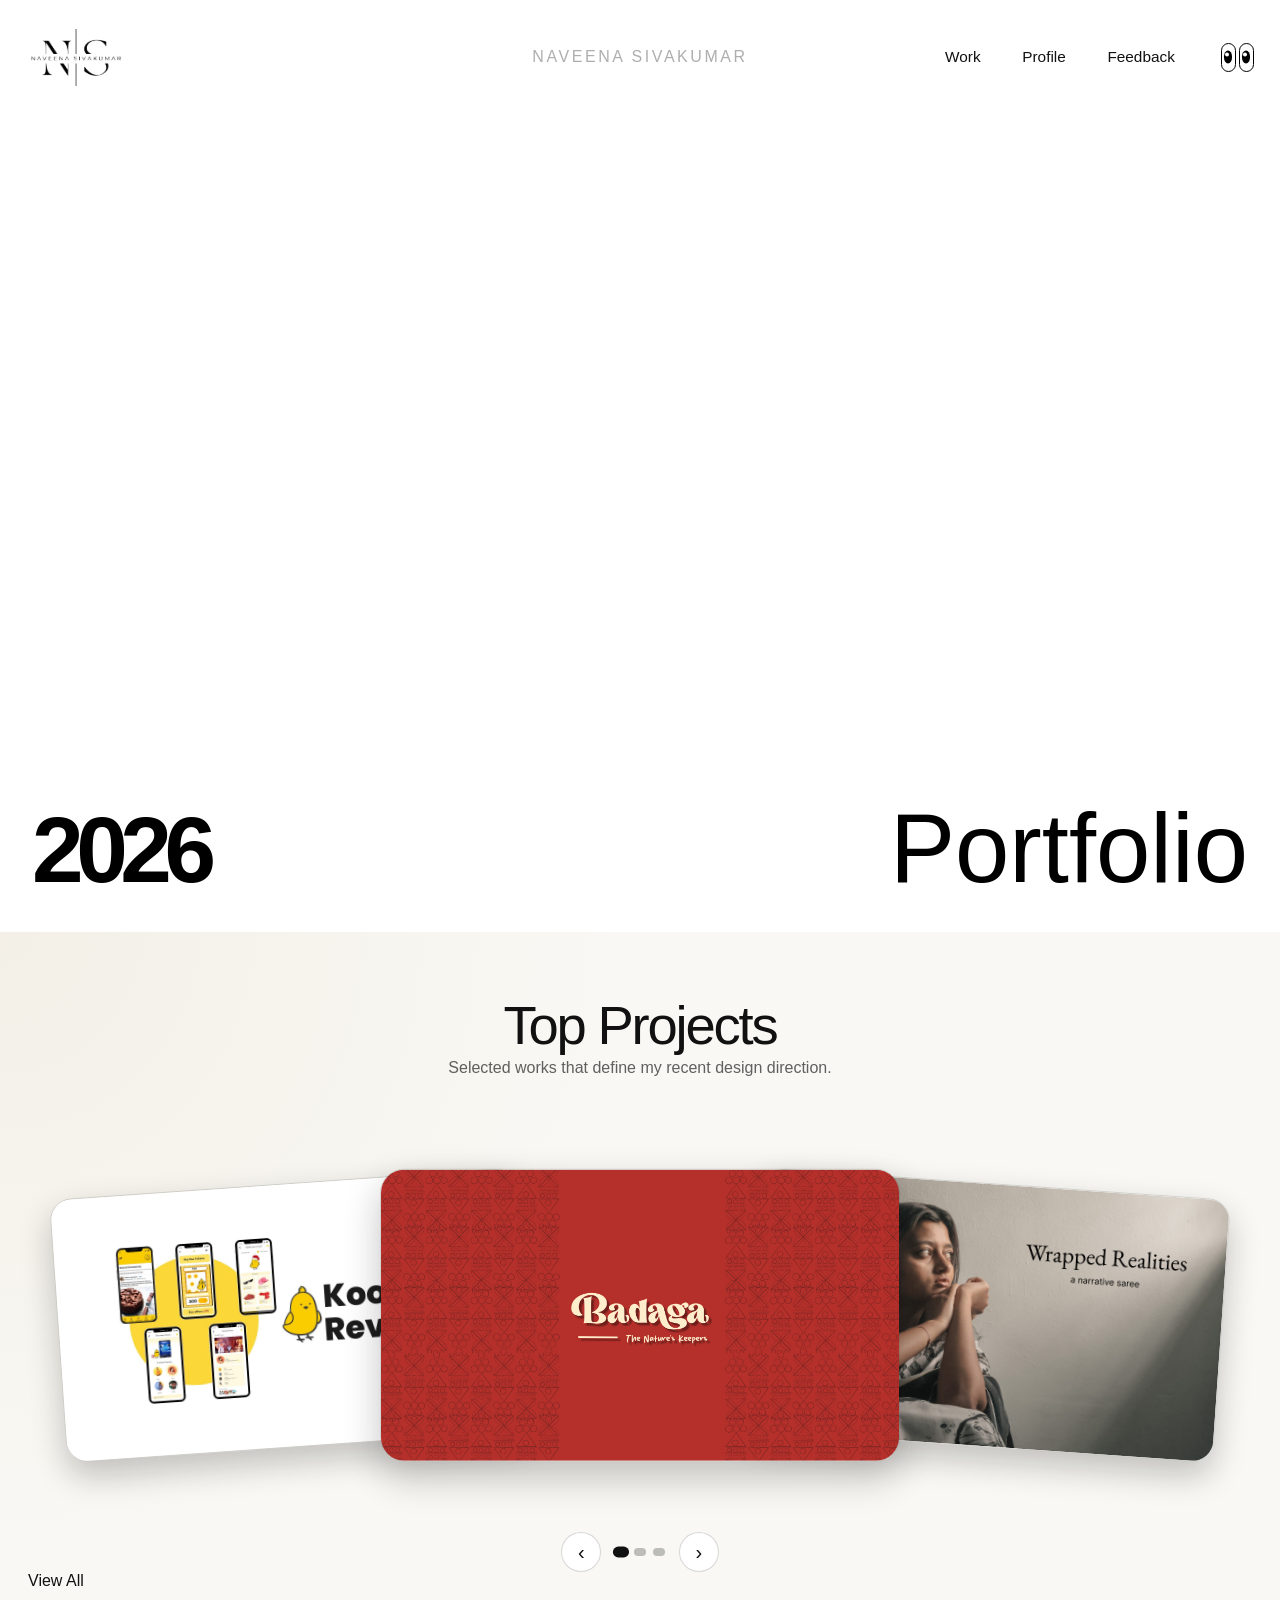
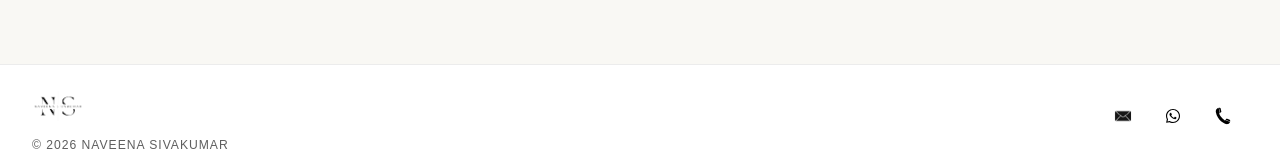
==== commit 6392a985: "Update 2" ====
--- a/index.html
+++ b/index.html
@@ -84,6 +84,10 @@
             &#8250;
           </button>
         </div>
+
+        <div class="home-view-all-wrap">
+          <a class="home-view-all-button" href="work.html">View All</a>
+        </div>
       </section>
     </main>
 
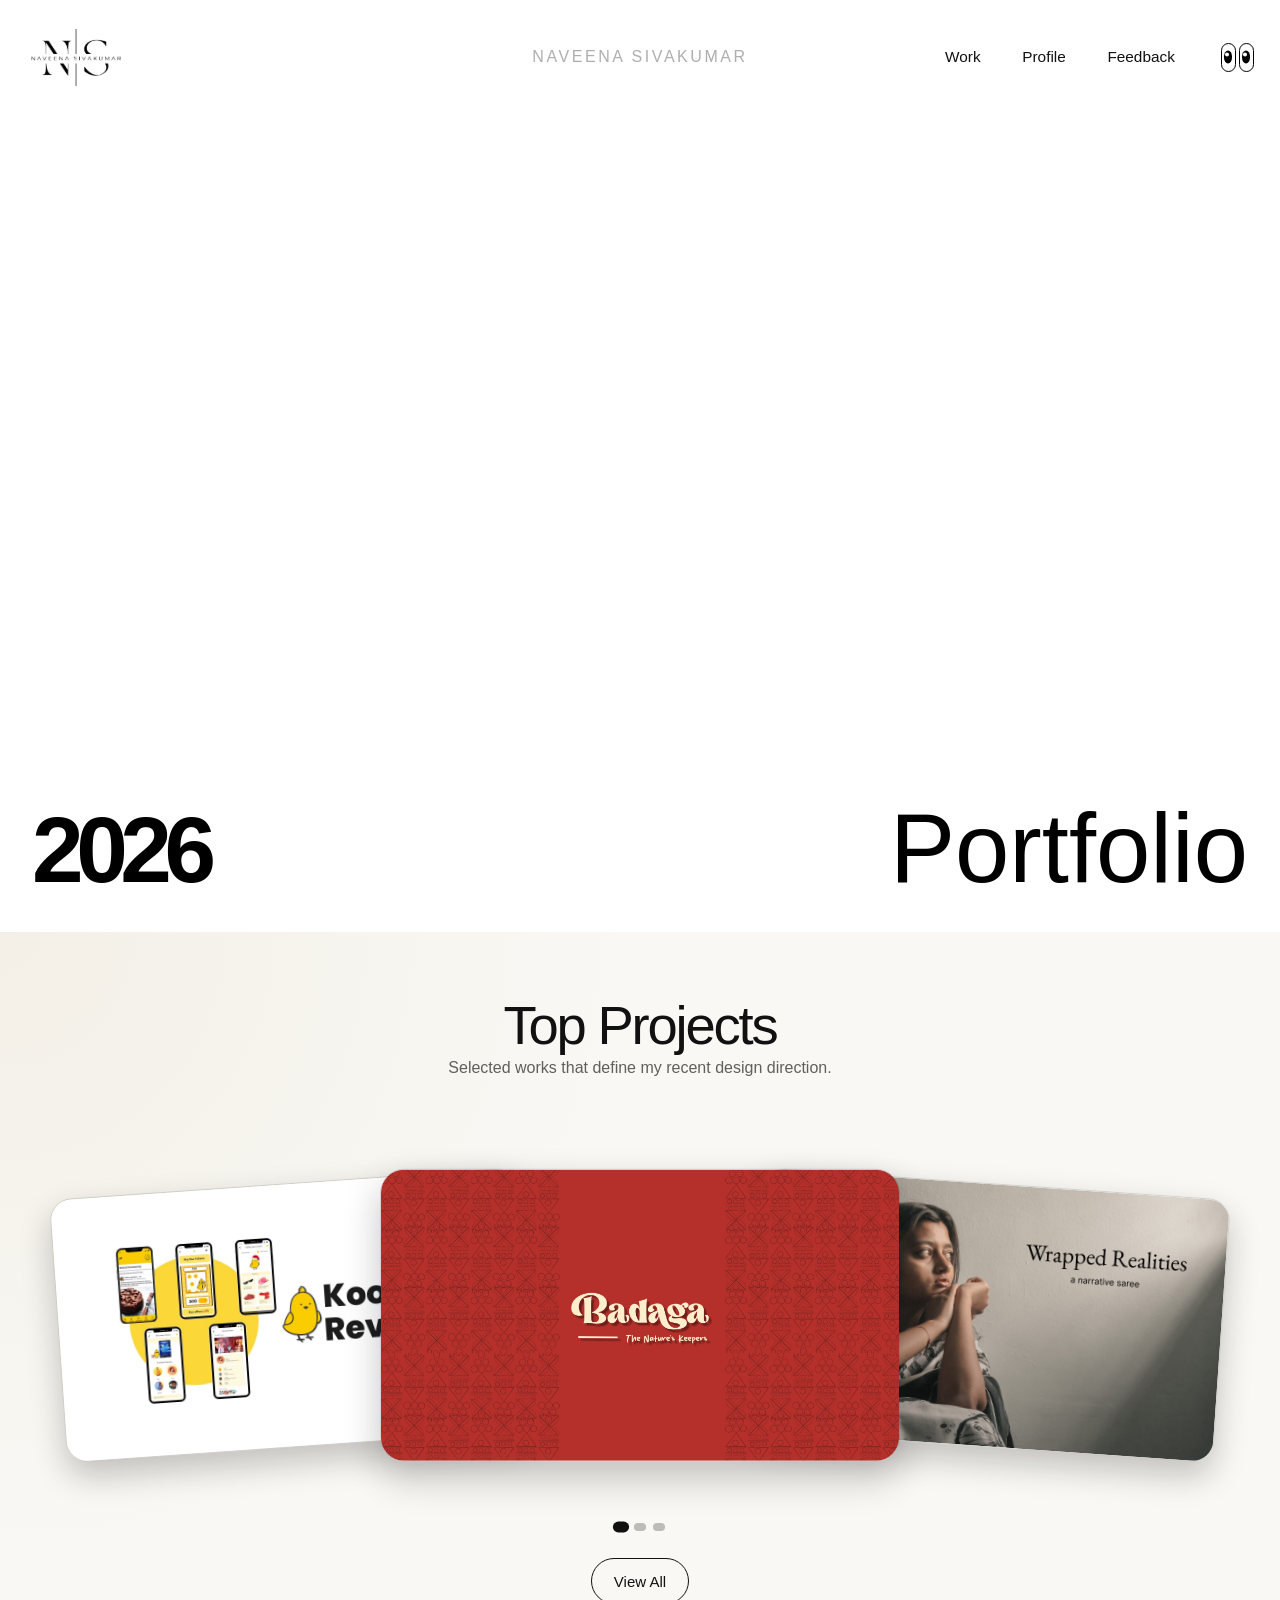
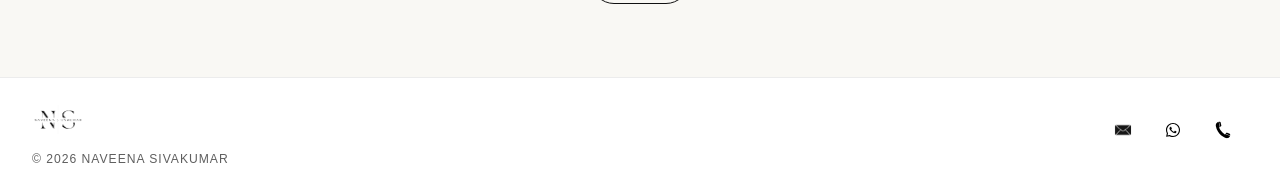
==== commit 70550f74: "done" ====
--- a/index.html
+++ b/index.html
@@ -70,19 +70,11 @@
         </div>
 
         <div class="top-projects-controls" aria-label="Top projects controls">
-          <button class="top-projects-arrow top-projects-arrow-prev" type="button" aria-label="Show previous project">
-            &#8249;
-          </button>
-
           <div class="top-projects-dots" role="tablist" aria-label="Choose top project">
             <button class="top-projects-dot" type="button" data-card-index="0" aria-label="Show first project"></button>
             <button class="top-projects-dot" type="button" data-card-index="1" aria-label="Show second project"></button>
             <button class="top-projects-dot" type="button" data-card-index="2" aria-label="Show third project"></button>
           </div>
-
-          <button class="top-projects-arrow top-projects-arrow-next" type="button" aria-label="Show next project">
-            &#8250;
-          </button>
         </div>
 
         <div class="home-view-all-wrap">
--- a/styles.css
+++ b/styles.css
@@ -245,6 +245,36 @@
 
 .top-projects-stack:active {
   cursor: grabbing;
+}
+
+.home-view-all-wrap {
+  margin-top: 1.7rem;
+  display: flex;
+  justify-content: center;
+}
+
+.home-view-all-button {
+  display: inline-flex;
+  align-items: center;
+  justify-content: center;
+  padding: 0.82rem 1.35rem;
+  border-radius: 999px;
+  border: 1.5px solid #111111;
+  background: transparent;
+  color: #111111;
+  font-size: 0.94rem;
+  transition:
+    transform 180ms ease,
+    background-color 180ms ease,
+    border-color 180ms ease,
+    color 180ms ease;
+}
+
+.home-view-all-button:hover,
+.home-view-all-button:focus-visible {
+  transform: translateY(-1px);
+  background: rgba(17, 17, 17, 0.06);
+  border-color: #111111;
 }
 
 .top-project-card {
@@ -305,7 +335,7 @@
 }
 
 .top-projects-controls {
-  margin-top: 1.35rem;
+  margin-top: 0.8rem;
   display: flex;
   align-items: center;
   justify-content: center;
@@ -364,10 +394,10 @@
 }
 
 .work-hero {
-  display: grid;
-  grid-template-columns: 1fr auto;
-  align-items: start;
-  gap: 2rem;
+  display: flex;
+  flex-direction: column;
+  align-items: flex-start;
+  gap: 1.2rem;
   padding: 2rem 0 5rem;
 }
 
@@ -377,6 +407,39 @@
   line-height: 0.9;
   letter-spacing: -0.08em;
   font-weight: 500;
+}
+
+.work-filters {
+  display: flex;
+  flex-wrap: wrap;
+  gap: 0.65rem;
+}
+
+.work-filter-button {
+  padding: 0.62rem 1rem;
+  border-radius: 999px;
+  border: 1px solid rgba(17, 17, 17, 0.16);
+  background: #ffffff;
+  color: #111111;
+  font-size: 0.93rem;
+  cursor: pointer;
+  transition:
+    transform 180ms ease,
+    background-color 180ms ease,
+    border-color 180ms ease,
+    color 180ms ease;
+}
+
+.work-filter-button:hover,
+.work-filter-button:focus-visible {
+  transform: translateY(-1px);
+  border-color: #111111;
+}
+
+.work-filter-button.is-active {
+  background: #111111;
+  color: #ffffff;
+  border-color: #111111;
 }
 
 .work-count {
@@ -1396,9 +1459,17 @@
   }
 
   .work-hero {
-    grid-template-columns: 1fr;
     gap: 0.5rem;
     padding-bottom: 2.5rem;
+  }
+
+  .work-filters {
+    gap: 0.5rem;
+  }
+
+  .work-filter-button {
+    font-size: 0.88rem;
+    padding: 0.55rem 0.86rem;
   }
 
   .work-grid {
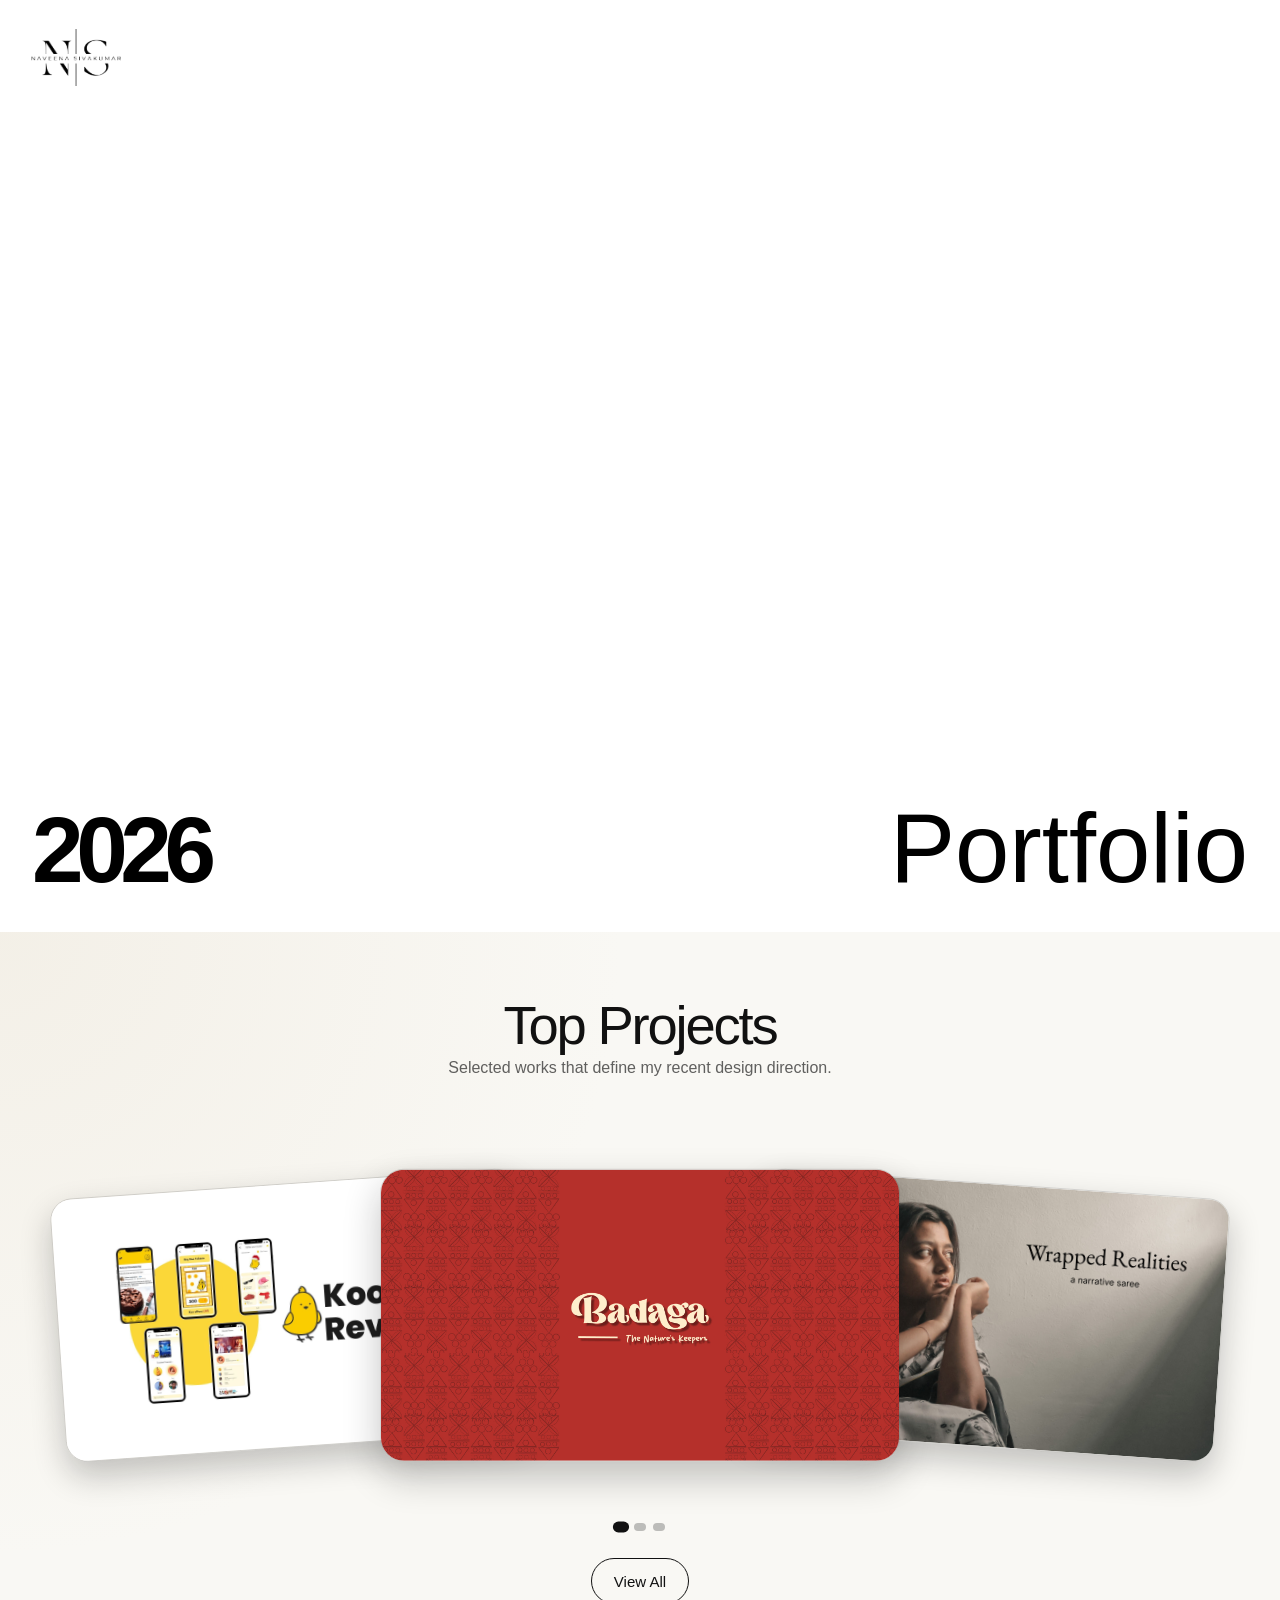
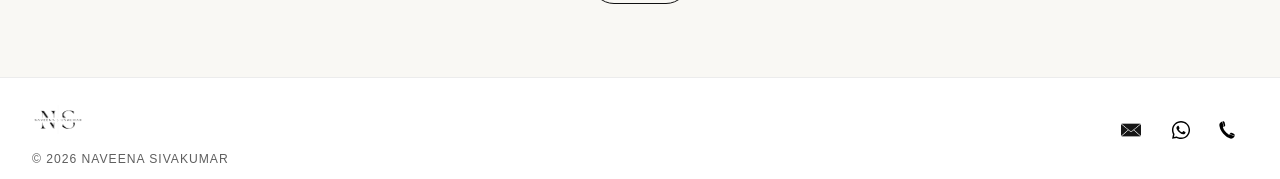
==== commit 5e11e175: "m" ====
--- a/index.html
+++ b/index.html
@@ -12,24 +12,17 @@
         <img src="Assets/Logo.png" alt="Naveena Sivakumar logo" class="site-logo" />
       </a>
 
-      <p class="site-name">Naveena Sivakumar</p>
+        <button class="hamburger-menu" aria-label="Toggle navigation menu" aria-expanded="false">
+          <span></span>
+          <span></span>
+          <span></span>
+        </button>
 
-      <div class="header-right">
-        <nav class="site-nav" aria-label="Primary navigation">
+        <nav class="site-nav mobile-nav" aria-label="Primary navigation">
           <a href="work.html">Work</a>
           <a href="profile.html">Profile</a>
           <a href="feedback.html">Feedback</a>
         </nav>
-
-        <div class="eyes" aria-hidden="true">
-          <div class="eye">
-            <span class="pupil"></span>
-          </div>
-          <div class="eye">
-            <span class="pupil"></span>
-          </div>
-        </div>
-      </div>
     </header>
 
     <main>
--- a/styles.css
+++ b/styles.css
@@ -75,6 +75,63 @@
   align-items: center;
   gap: 0.6rem;
 }
+
+  .hamburger-menu {
+    display: none;
+    flex-direction: column;
+    gap: 5px;
+    background: none;
+    border: none;
+    cursor: pointer;
+    padding: 0.5rem;
+  }
+
+  .hamburger-menu span {
+    width: 24px;
+    height: 2px;
+    background: #111111;
+    display: block;
+    transition: all 300ms ease;
+  }
+
+  .hamburger-menu.active span:nth-child(1) {
+    transform: rotate(45deg) translate(8px, 8px);
+  }
+
+  .hamburger-menu.active span:nth-child(2) {
+    opacity: 0;
+  }
+
+  .hamburger-menu.active span:nth-child(3) {
+    transform: rotate(-45deg) translate(7px, -7px);
+  }
+
+  .mobile-nav {
+    position: absolute;
+    top: 100%;
+    left: 0;
+    right: 0;
+    flex-direction: column;
+    background: rgba(255, 255, 255, 0.95);
+    backdrop-filter: blur(18px);
+    padding: 1rem;
+    gap: 0;
+    max-height: 0;
+    overflow: hidden;
+    transition: max-height 300ms ease;
+  }
+
+  .mobile-nav.active {
+    max-height: 300px;
+  }
+
+  .mobile-nav a {
+    padding: 1rem !important;
+    border-radius: 0 !important;
+    display: block;
+    width: 100%;
+    text-align: left;
+  }
 
 .site-nav a {
   padding: 0.7rem 1rem;
@@ -475,6 +532,9 @@
   line-height: 1.02;
   font-weight: 500;
   color: #111111;
+  white-space: nowrap;
+  overflow: hidden;
+  text-overflow: ellipsis;
 }
 
 .project-card-subtitle {
@@ -584,6 +644,44 @@
 .project-empty-state code {
   font-family: ui-monospace, SFMono-Regular, Menlo, Monaco, Consolas, monospace;
   color: #111111;
+}
+
+.project-loading {
+  padding: 3rem 2rem;
+  text-align: center;
+  color: rgba(17, 17, 17, 0.6);
+  font-size: 1.1rem;
+  animation: fadeIn 0.3s ease-in;
+}
+
+.project-loading::after {
+  content: "";
+  display: inline-block;
+  width: 8px;
+  height: 8px;
+  margin-left: 0.5rem;
+  border-radius: 50%;
+  background: rgba(17, 17, 17, 0.6);
+  animation: loading 1.4s ease-in-out infinite;
+  vertical-align: middle;
+}
+
+@keyframes loading {
+  0%, 100% {
+    opacity: 0.3;
+  }
+  50% {
+    opacity: 1;
+  }
+}
+
+@keyframes fadeIn {
+  from {
+    opacity: 0;
+  }
+  to {
+    opacity: 1;
+  }
 }
 
 .subpage-main {
@@ -1129,8 +1227,8 @@
   display: inline-flex;
   align-items: center;
   justify-content: center;
-  width: 50px;
-  height: 50px;
+  width: 60px;
+  height: 60px;
   border-radius: 999px;
   border: 0;
   background: #ffffff;
@@ -1138,6 +1236,7 @@
   transition:
     transform 180ms ease,
     background-color 180ms ease;
+  margin: 0 -5px;
 }
 
 .footer-social:hover,
@@ -1148,9 +1247,19 @@
 
 .footer-social-icon {
   display: block;
-  width: 34px;
-  height: 34px;
+  width: 44px;
+  height: 44px;
   object-fit: contain;
+}
+
+.footer-right .footer-social:nth-child(3) {
+  width: 52px;
+  height: 52px;
+}
+
+.footer-right .footer-social:nth-child(3) .footer-social-icon {
+  width: 36px;
+  height: 36px;
 }
 
 .social-pill-icon {
@@ -1168,26 +1277,36 @@
 
 @media (max-width: 980px) {
   .site-header {
-    grid-template-columns: auto 1fr;
-    grid-template-areas:
-      "logo right"
-      "name name";
+    grid-template-columns: auto 1fr auto;
+    grid-template-areas: none;
     gap: 0.9rem 1rem;
     padding: 0.4rem 0.9rem 0.55rem;
   }
 
   .logo-link {
-    grid-area: logo;
+    grid-area: auto;
   }
 
   .site-name {
-    grid-area: name;
     font-size: 0.86rem;
   }
 
   .header-right {
-    grid-area: right;
     gap: 0.8rem;
+  }
+
+  .hamburger-menu {
+    display: flex;
+    justify-self: end;
+    margin-left: auto;
+  }
+
+  .site-nav {
+    display: none;
+  }
+
+  .site-nav.active {
+    display: flex;
   }
 
   .profile-main {
@@ -1339,29 +1458,29 @@
   }
 
   .hero-overlay {
+    position: absolute;
+    inset: 0;
+    display: grid;
     grid-template-columns: auto 1fr;
     gap: 0.2rem;
+    align-items: end;
     padding: 0 1rem 1rem;
   }
 
   .hero-year,
   .hero-title {
     align-self: end;
+    font-size: 26px;
+    line-height: 1;
+    transform: translateY(-0.55rem);
   }
 
   .hero-year {
     justify-self: start;
-    transform: translateY(-0.55rem);
   }
 
   .hero-title {
     justify-self: end;
-    font-size: clamp(2.8rem, 15vw, 4.5rem);
-    transform: translateY(-0.55rem);
-  }
-
-  .hero-year {
-    font-size: clamp(2.7rem, 12vw, 4rem);
   }
 
   .profile-main {
@@ -1377,24 +1496,34 @@
   }
 
   .top-projects-stack {
-    height: 300px;
+    height: 270px;
+    margin-top: 1.4rem;
   }
 
   .top-project-card {
-    width: clamp(210px, 72vw, 340px);
+    width: clamp(185px, 66vw, 300px);
     border-radius: 18px;
   }
 
+  .top-project-card-center {
+    transform: translate(-50%, calc(-50% - 30px)) rotate(0deg) scale(1);
+  }
+
   .top-project-card-left {
-    transform: translate(-108%, -50%) rotate(-3deg) scale(0.9);
+    transform: translate(-108%, calc(-50% - 30px)) rotate(-3deg) scale(0.9);
   }
 
   .top-project-card-right {
-    transform: translate(8%, -50%) rotate(3deg) scale(0.9);
+    transform: translate(8%, calc(-50% - 30px)) rotate(3deg) scale(0.9);
   }
 
   .top-projects-controls {
     margin-top: 1rem;
+    transform: translateY(-50px);
+  }
+
+  .home-view-all-wrap {
+    transform: translateY(-50px);
   }
 
   .top-projects-arrow {
@@ -1492,12 +1621,21 @@
   .site-footer {
     flex-direction: row;
     align-items: center;
-    gap: 1.4rem;
-    padding: 0.95rem 2rem 0.85rem;
+    gap: 0.9rem;
+    width: calc(100% - 1.1rem);
+    margin: 0 auto 0.55rem;
+    padding: 0.65rem 0.9rem;
+    border-radius: 14px;
   }
 
   .footer-left {
     gap: 0.4rem;
+  }
+
+  .footer-copy {
+    font-size: 0.62rem;
+    letter-spacing: 0.04em;
+    white-space: nowrap;
   }
 
   .footer-right {
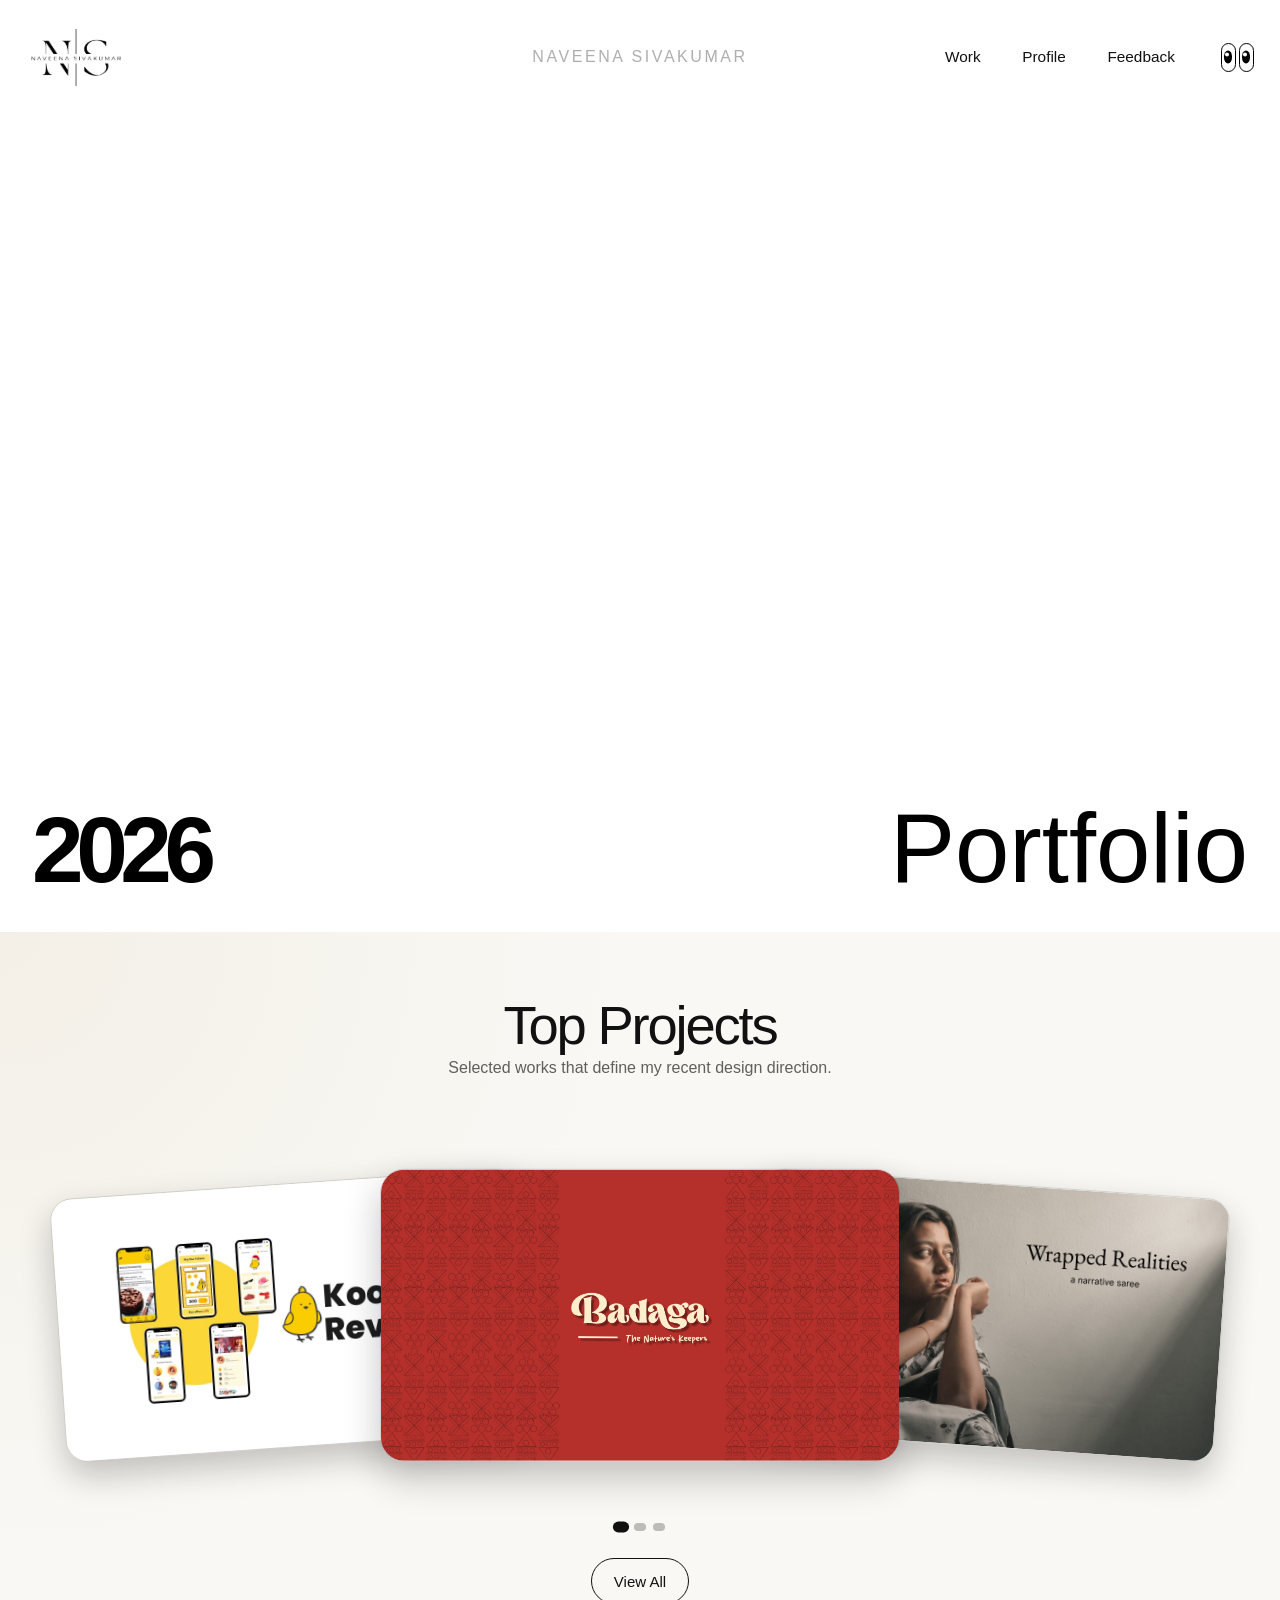
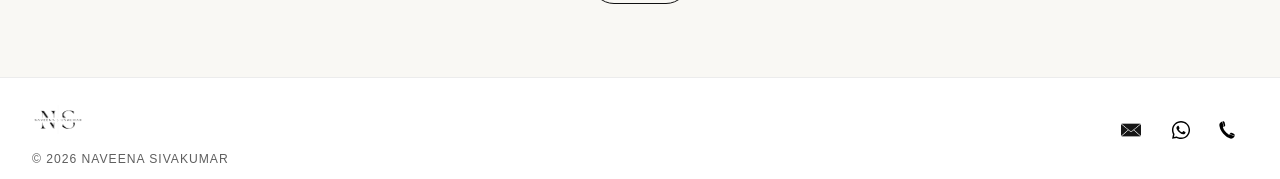
==== commit cb5196b4: "m" ====
--- a/index.html
+++ b/index.html
@@ -12,17 +12,24 @@
         <img src="Assets/Logo.png" alt="Naveena Sivakumar logo" class="site-logo" />
       </a>
 
-        <button class="hamburger-menu" aria-label="Toggle navigation menu" aria-expanded="false">
-          <span></span>
-          <span></span>
-          <span></span>
-        </button>
+      <p class="site-name">Naveena Sivakumar</p>
 
-        <nav class="site-nav mobile-nav" aria-label="Primary navigation">
+      <div class="header-right">
+        <nav class="site-nav" aria-label="Primary navigation">
           <a href="work.html">Work</a>
           <a href="profile.html">Profile</a>
           <a href="feedback.html">Feedback</a>
         </nav>
+
+        <div class="eyes" aria-hidden="true">
+          <div class="eye">
+            <span class="pupil"></span>
+          </div>
+          <div class="eye">
+            <span class="pupil"></span>
+          </div>
+        </div>
+      </div>
     </header>
 
     <main>
--- a/styles.css
+++ b/styles.css
@@ -75,63 +75,6 @@
   align-items: center;
   gap: 0.6rem;
 }
-
-  .hamburger-menu {
-    display: none;
-    flex-direction: column;
-    gap: 5px;
-    background: none;
-    border: none;
-    cursor: pointer;
-    padding: 0.5rem;
-  }
-
-  .hamburger-menu span {
-    width: 24px;
-    height: 2px;
-    background: #111111;
-    display: block;
-    transition: all 300ms ease;
-  }
-
-  .hamburger-menu.active span:nth-child(1) {
-    transform: rotate(45deg) translate(8px, 8px);
-  }
-
-  .hamburger-menu.active span:nth-child(2) {
-    opacity: 0;
-  }
-
-  .hamburger-menu.active span:nth-child(3) {
-    transform: rotate(-45deg) translate(7px, -7px);
-  }
-
-  .mobile-nav {
-    position: absolute;
-    top: 100%;
-    left: 0;
-    right: 0;
-    flex-direction: column;
-    background: rgba(255, 255, 255, 0.95);
-    backdrop-filter: blur(18px);
-    padding: 1rem;
-    gap: 0;
-    max-height: 0;
-    overflow: hidden;
-    transition: max-height 300ms ease;
-  }
-
-  .mobile-nav.active {
-    max-height: 300px;
-  }
-
-  .mobile-nav a {
-    padding: 1rem !important;
-    border-radius: 0 !important;
-    display: block;
-    width: 100%;
-    text-align: left;
-  }
 
 .site-nav a {
   padding: 0.7rem 1rem;
@@ -1277,36 +1220,26 @@
 
 @media (max-width: 980px) {
   .site-header {
-    grid-template-columns: auto 1fr auto;
-    grid-template-areas: none;
+    grid-template-columns: auto 1fr;
+    grid-template-areas:
+      "logo right"
+      "name name";
     gap: 0.9rem 1rem;
     padding: 0.4rem 0.9rem 0.55rem;
   }
 
   .logo-link {
-    grid-area: auto;
+    grid-area: logo;
   }
 
   .site-name {
+    grid-area: name;
     font-size: 0.86rem;
   }
 
   .header-right {
+    grid-area: right;
     gap: 0.8rem;
-  }
-
-  .hamburger-menu {
-    display: flex;
-    justify-self: end;
-    margin-left: auto;
-  }
-
-  .site-nav {
-    display: none;
-  }
-
-  .site-nav.active {
-    display: flex;
   }
 
   .profile-main {
@@ -1458,29 +1391,29 @@
   }
 
   .hero-overlay {
-    position: absolute;
-    inset: 0;
-    display: grid;
     grid-template-columns: auto 1fr;
     gap: 0.2rem;
-    align-items: end;
     padding: 0 1rem 1rem;
   }
 
   .hero-year,
   .hero-title {
     align-self: end;
-    font-size: 26px;
-    line-height: 1;
-    transform: translateY(-0.55rem);
   }
 
   .hero-year {
     justify-self: start;
+    transform: translateY(-0.55rem);
   }
 
   .hero-title {
     justify-self: end;
+    font-size: clamp(2.8rem, 15vw, 4.5rem);
+    transform: translateY(-0.55rem);
+  }
+
+  .hero-year {
+    font-size: clamp(2.7rem, 12vw, 4rem);
   }
 
   .profile-main {
@@ -1496,34 +1429,24 @@
   }
 
   .top-projects-stack {
-    height: 270px;
-    margin-top: 1.4rem;
+    height: 300px;
   }
 
   .top-project-card {
-    width: clamp(185px, 66vw, 300px);
+    width: clamp(210px, 72vw, 340px);
     border-radius: 18px;
   }
 
-  .top-project-card-center {
-    transform: translate(-50%, calc(-50% - 30px)) rotate(0deg) scale(1);
-  }
-
   .top-project-card-left {
-    transform: translate(-108%, calc(-50% - 30px)) rotate(-3deg) scale(0.9);
+    transform: translate(-108%, -50%) rotate(-3deg) scale(0.9);
   }
 
   .top-project-card-right {
-    transform: translate(8%, calc(-50% - 30px)) rotate(3deg) scale(0.9);
+    transform: translate(8%, -50%) rotate(3deg) scale(0.9);
   }
 
   .top-projects-controls {
     margin-top: 1rem;
-    transform: translateY(-50px);
-  }
-
-  .home-view-all-wrap {
-    transform: translateY(-50px);
   }
 
   .top-projects-arrow {
@@ -1621,21 +1544,12 @@
   .site-footer {
     flex-direction: row;
     align-items: center;
-    gap: 0.9rem;
-    width: calc(100% - 1.1rem);
-    margin: 0 auto 0.55rem;
-    padding: 0.65rem 0.9rem;
-    border-radius: 14px;
+    gap: 1.4rem;
+    padding: 0.95rem 2rem 0.85rem;
   }
 
   .footer-left {
     gap: 0.4rem;
-  }
-
-  .footer-copy {
-    font-size: 0.62rem;
-    letter-spacing: 0.04em;
-    white-space: nowrap;
   }
 
   .footer-right {
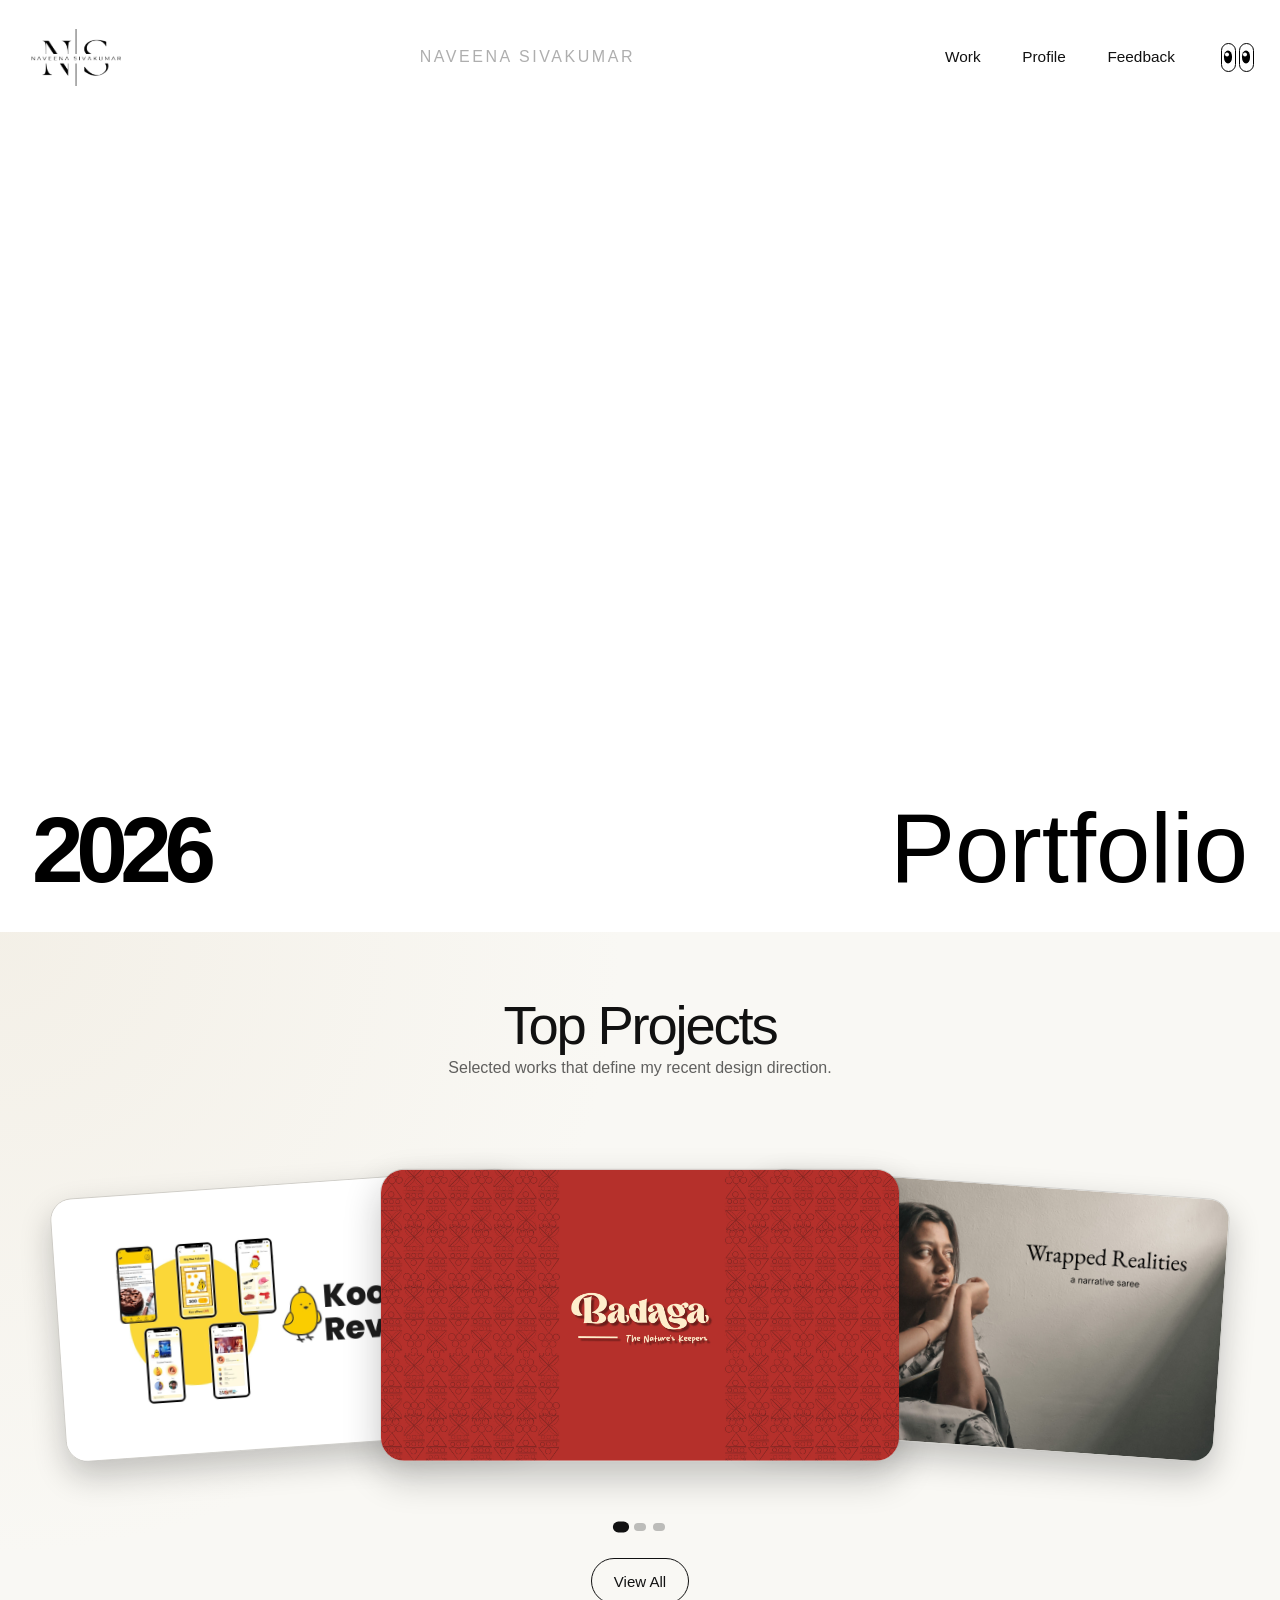
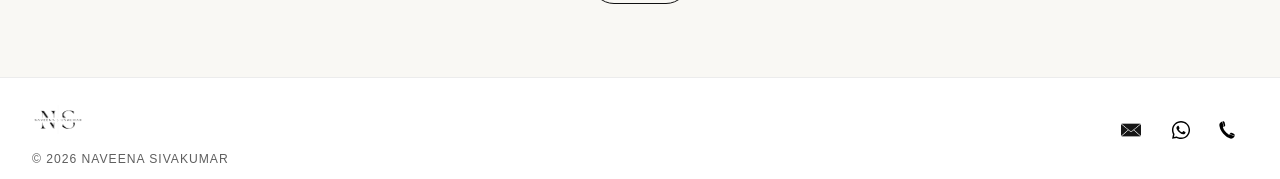
==== commit db71115d: "ok" ====
--- a/index.html
+++ b/index.html
@@ -15,6 +15,11 @@
       <p class="site-name">Naveena Sivakumar</p>
 
       <div class="header-right">
+        <button class="menu-toggle" type="button" aria-label="Open menu" aria-expanded="false">
+          <span></span>
+          <span></span>
+          <span></span>
+        </button>
         <nav class="site-nav" aria-label="Primary navigation">
           <a href="work.html">Work</a>
           <a href="profile.html">Profile</a>
--- a/styles.css
+++ b/styles.css
@@ -34,7 +34,7 @@
   top: 0;
   z-index: 10;
   display: grid;
-  grid-template-columns: 1fr auto 1fr;
+  grid-template-columns: auto minmax(0, 1fr) auto;
   align-items: center;
   gap: 1rem;
   padding: 0.45rem 1.6rem;
@@ -61,6 +61,8 @@
   text-transform: uppercase;
   color: var(--muted);
   white-space: nowrap;
+  overflow: hidden;
+  text-overflow: ellipsis;
 }
 
 .header-right {
@@ -68,12 +70,15 @@
   display: flex;
   align-items: center;
   gap: 1.4rem;
+  min-width: 0;
 }
 
 .site-nav {
   display: flex;
   align-items: center;
   gap: 0.6rem;
+  flex-wrap: nowrap;
+  white-space: nowrap;
 }
 
 .site-nav a {
@@ -98,6 +103,43 @@
 
 .site-nav a:hover {
   transform: translateY(-1px);
+}
+
+.menu-toggle {
+  display: none;
+  width: 42px;
+  height: 42px;
+  padding: 0;
+  border: 1px solid rgba(17, 17, 17, 0.18);
+  border-radius: 10px;
+  background: #ffffff;
+  color: #111111;
+  align-items: center;
+  justify-content: center;
+  flex-direction: column;
+  gap: 5px;
+  cursor: pointer;
+}
+
+.menu-toggle span {
+  display: block;
+  width: 18px;
+  height: 2px;
+  border-radius: 2px;
+  background: #111111;
+  transition: transform 180ms ease, opacity 180ms ease;
+}
+
+.menu-toggle.is-open span:nth-child(1) {
+  transform: translateY(7px) rotate(45deg);
+}
+
+.menu-toggle.is-open span:nth-child(2) {
+  opacity: 0;
+}
+
+.menu-toggle.is-open span:nth-child(3) {
+  transform: translateY(-7px) rotate(-45deg);
 }
 
 .eyes {
@@ -457,6 +499,48 @@
   gap: 4rem 1rem;
 }
 
+.work-grid.work-grid-gallery {
+  display: grid;
+  grid-template-columns: repeat(3, minmax(0, 1fr));
+  gap: 0.85rem;
+}
+
+.work-gallery-item {
+  display: block;
+  margin: 0;
+  border-radius: 14px;
+  overflow: hidden;
+  background: transparent;
+}
+
+.work-grid.work-grid-gallery .work-gallery-item:nth-child(1) {
+  grid-column: 1;
+  grid-row: 1;
+}
+
+.work-grid.work-grid-gallery .work-gallery-item:nth-child(2) {
+  grid-column: 3;
+  grid-row: 1;
+}
+
+.work-grid.work-grid-gallery .work-gallery-item:nth-child(3) {
+  grid-column: 2;
+  grid-row: 1;
+}
+
+.work-grid.work-grid-gallery .work-gallery-item:nth-child(4) {
+  grid-column: 1;
+  grid-row: 2;
+}
+
+.work-gallery-media {
+  display: block;
+  width: 100%;
+  height: auto;
+  border-radius: 14px;
+  background: transparent;
+}
+
 .project-card {
   display: block;
 }
@@ -566,6 +650,41 @@
   gap: 1rem;
 }
 
+.project-media-stream.project-media-stream-gallery {
+  display: grid;
+  grid-template-columns: repeat(3, minmax(0, 1fr));
+  gap: 0.85rem;
+}
+
+.project-media-stream.project-media-stream-gallery .project-media-frame {
+  display: block;
+  width: 100%;
+  margin: 0;
+  border-radius: 14px;
+  overflow: hidden;
+  background: transparent;
+}
+
+.project-media-stream.project-media-stream-gallery .project-media-frame:nth-child(1) {
+  grid-column: 1;
+  grid-row: 1;
+}
+
+.project-media-stream.project-media-stream-gallery .project-media-frame:nth-child(2) {
+  grid-column: 3;
+  grid-row: 1;
+}
+
+.project-media-stream.project-media-stream-gallery .project-media-frame:nth-child(3) {
+  grid-column: 2;
+  grid-row: 1;
+}
+
+.project-media-stream.project-media-stream-gallery .project-media-frame:nth-child(4) {
+  grid-column: 1;
+  grid-row: 2;
+}
+
 .project-media-frame {
   margin: 0;
 }
@@ -573,7 +692,8 @@
 .project-media {
   width: 100%;
   display: block;
-  background: #f3efe8;
+  background: transparent;
+  border-radius: 14px;
 }
 
 .project-empty-state {
@@ -1341,6 +1461,20 @@
     grid-template-columns: repeat(2, minmax(0, 1fr));
   }
 
+  .work-grid.work-grid-gallery {
+    grid-template-columns: repeat(2, minmax(0, 1fr));
+  }
+
+  .project-media-stream.project-media-stream-gallery {
+    grid-template-columns: repeat(2, minmax(0, 1fr));
+  }
+
+  .work-grid.work-grid-gallery .work-gallery-item,
+  .project-media-stream.project-media-stream-gallery .project-media-frame {
+    grid-column: auto !important;
+    grid-row: auto !important;
+  }
+
   .project-intro {
     grid-template-columns: 1fr;
   }
@@ -1360,18 +1494,53 @@
   }
 
   .header-right {
-    flex-wrap: wrap;
+    position: relative;
+    flex-wrap: nowrap;
     justify-content: flex-end;
   }
 
+  .menu-toggle {
+    display: inline-flex;
+  }
+
+  .eyes {
+    display: none;
+  }
+
   .site-nav {
-    gap: 0.2rem;
-    flex-wrap: wrap;
-    justify-content: flex-end;
+    position: absolute;
+    top: calc(100% + 0.55rem);
+    right: 0;
+    z-index: 30;
+    min-width: 190px;
+    padding: 0.5rem;
+    border-radius: 14px;
+    border: 1px solid rgba(17, 17, 17, 0.12);
+    background: rgba(255, 255, 255, 0.98);
+    box-shadow: 0 14px 30px rgba(17, 17, 17, 0.12);
+    display: flex;
+    flex-direction: column;
+    align-items: stretch;
+    gap: 0.22rem;
+    opacity: 0;
+    visibility: hidden;
+    pointer-events: none;
+    transform: translateY(-6px);
+    transition: opacity 180ms ease, transform 180ms ease, visibility 180ms ease;
+  }
+
+  body.menu-open .site-nav {
+    opacity: 1;
+    visibility: visible;
+    pointer-events: auto;
+    transform: translateY(0);
   }
 
   .site-nav a {
-    padding: 0.55rem 0.75rem;
+    display: block;
+    width: 100%;
+    text-align: left;
+    padding: 0.62rem 0.75rem;
     font-size: 0.9rem;
   }
 
@@ -1527,6 +1696,16 @@
   .work-grid {
     grid-template-columns: 1fr;
     gap: 2.2rem;
+  }
+
+  .work-grid.work-grid-gallery {
+    grid-template-columns: 1fr;
+    gap: 0.75rem;
+  }
+
+  .project-media-stream.project-media-stream-gallery {
+    grid-template-columns: 1fr;
+    gap: 0.75rem;
   }
 
   .project-card-title {
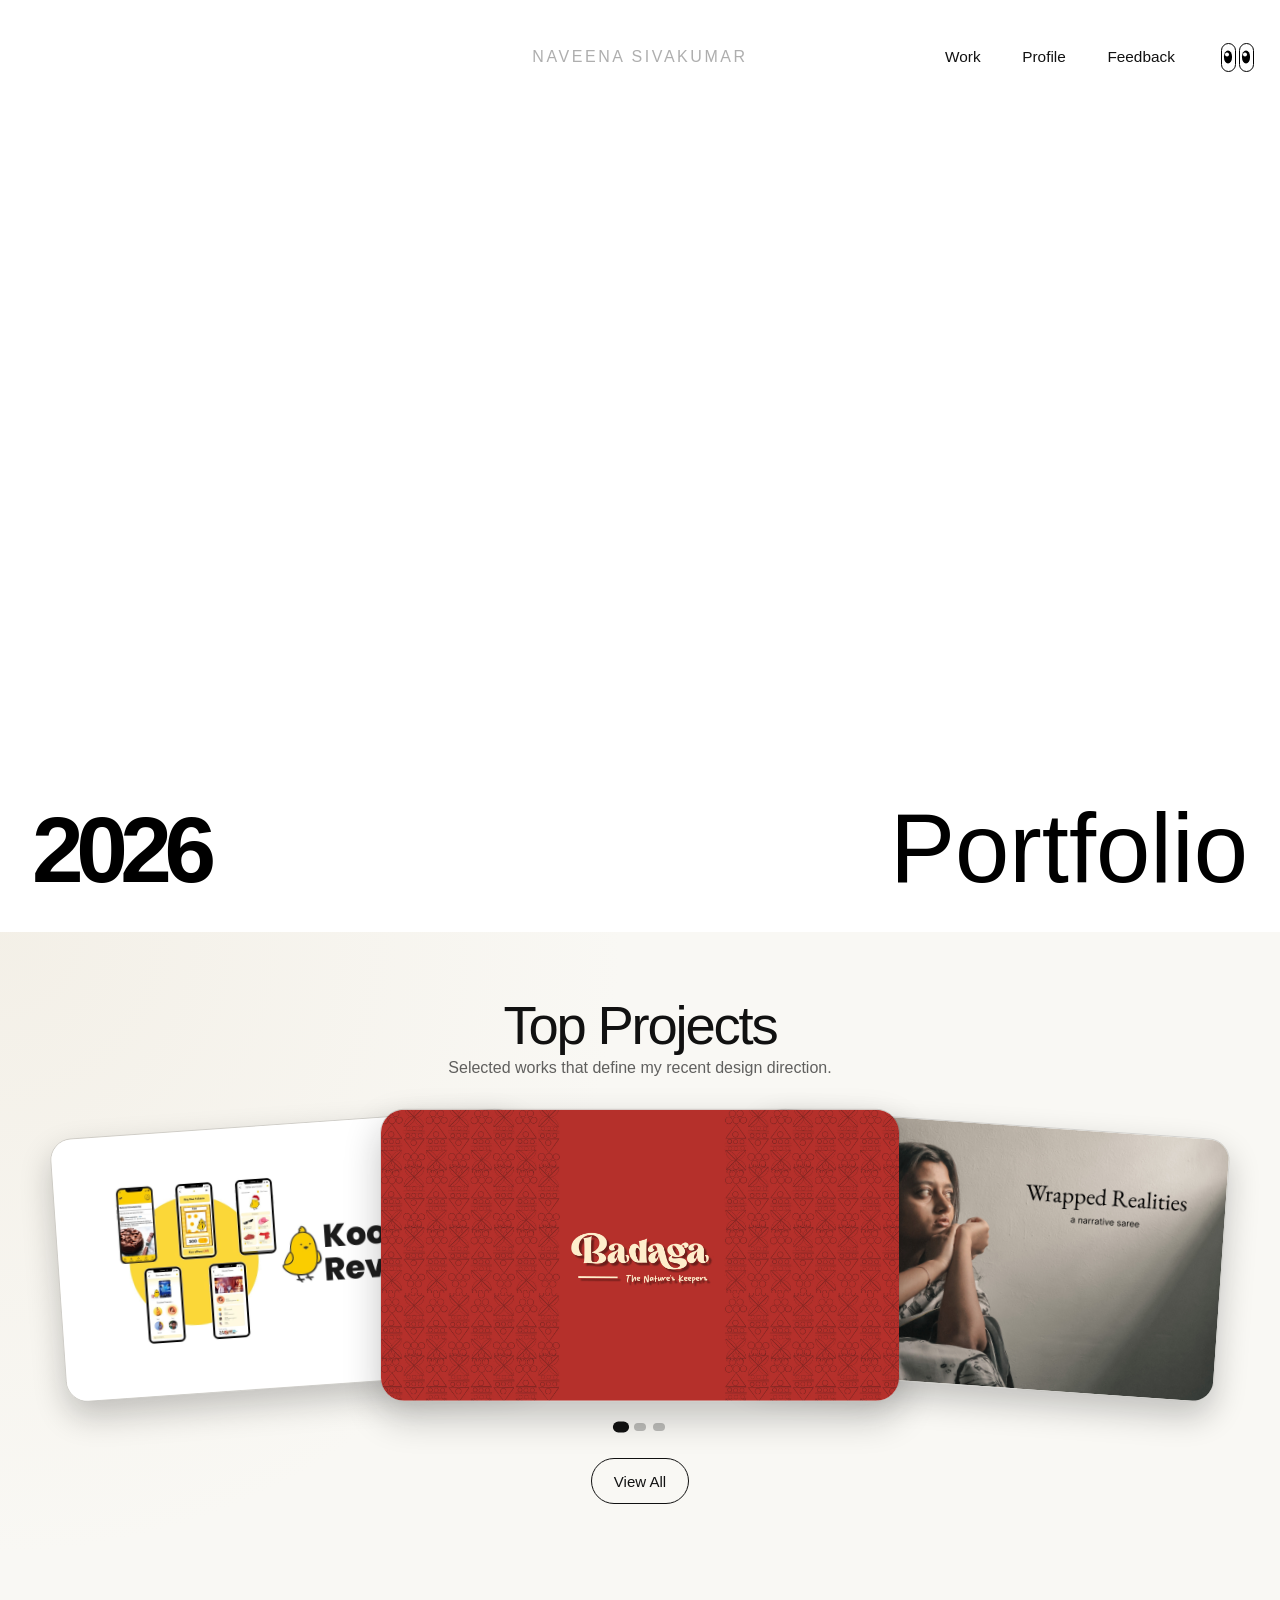
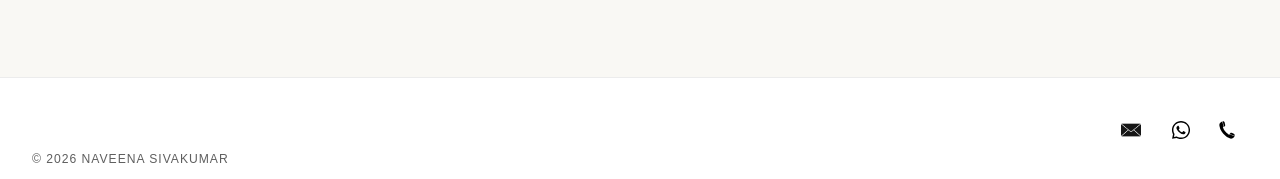
==== commit 63d5959e: "c" ====
--- a/index.html
+++ b/index.html
@@ -127,6 +127,6 @@
       </div>
     </footer>
 
-    <script src="script.js"></script>
+    <script src="script.js?v=20260701"></script>
   </body>
 </html>
--- a/styles.css
+++ b/styles.css
@@ -34,7 +34,7 @@
   top: 0;
   z-index: 10;
   display: grid;
-  grid-template-columns: auto minmax(0, 1fr) auto;
+  grid-template-columns: 1fr auto 1fr;
   align-items: center;
   gap: 1rem;
   padding: 0.45rem 1.6rem;
@@ -290,6 +290,8 @@
 }
 
 .home-view-all-wrap {
+  position: relative;
+  top: -100px;
   margin-top: 1.7rem;
   display: flex;
   justify-content: center;
@@ -321,7 +323,7 @@
 
 .top-project-card {
   position: absolute;
-  top: 50%;
+  top: calc(50% - 60px);
   left: 50%;
   width: clamp(240px, 62vw, 520px);
   aspect-ratio: 16 / 9;
@@ -377,6 +379,8 @@
 }
 
 .top-projects-controls {
+  position: relative;
+  top: -100px;
   margin-top: 0.8rem;
   display: flex;
   align-items: center;
@@ -564,6 +568,10 @@
   text-overflow: ellipsis;
 }
 
+.work-grid .project-card-title {
+  font-size: clamp(1.3rem, 1.9vw, 1.8rem);
+}
+
 .project-card-subtitle {
   margin: 0 0 1rem;
   font-size: 1rem;
@@ -575,6 +583,11 @@
   aspect-ratio: 16 / 9;
   overflow: hidden;
   background: #efe9df;
+}
+
+.work-grid .project-cover,
+.work-grid .project-cover-placeholder {
+  aspect-ratio: 16 / 7;
 }
 
 .project-cover-media {
@@ -948,26 +961,27 @@
 
 .profile-name {
   margin: 0 0 0.75rem;
-  font-size: 40px;
+  font-size: 32px;
   letter-spacing: 0.16em;
   text-transform: uppercase;
   font-weight: 600;
-  color: rgba(17, 17, 17, 0.46);
+  color: rgba(17, 17, 17, 0.72);
 }
 
 .profile-role {
   margin: 0 0 1.3rem;
   font-family: var(--font-sans);
-  font-size: 40px;
-  line-height: 1.45;
+  font-size: 32px;
+  line-height: 1.2;
   letter-spacing: 0;
   font-weight: 500;
+  white-space: nowrap;
 }
 
 .profile-description {
   max-width: 38rem;
   margin: 0 0 1.1rem;
-  font-size: 1.08rem;
+  font-size: 14px;
   line-height: 1.8;
   color: rgba(17, 17, 17, 0.78);
 }
@@ -982,12 +996,12 @@
   display: inline-flex;
   align-items: center;
   justify-content: center;
-  padding: 0.92rem 1.45rem;
+  padding: 0.68rem 1.05rem;
   border-radius: 999px;
   border: 1px solid rgba(17, 17, 17, 0.12);
   background: #111111;
   color: #ffffff;
-  font-size: 0.98rem;
+  font-size: 0.86rem;
   transition:
     transform 180ms ease,
     background-color 180ms ease,
@@ -1008,7 +1022,7 @@
 .skills-panel {
   display: flex;
   flex-direction: column;
-  align-items: center;
+  align-items: flex-start;
   border-radius: 34px;
   width: min(980px, 100%);
   margin-inline: auto;
@@ -1041,7 +1055,7 @@
   grid-template-columns: minmax(0, 1.15fr) minmax(0, 1fr);
   gap: 2.2rem;
   width: 100%;
-  justify-content: center;
+  justify-content: start;
 }
 
 .skills-column {
@@ -1057,7 +1071,7 @@
 
 .skills-side {
   gap: 1.2rem;
-  justify-self: center;
+  justify-self: start;
 }
 
 .skills-block {
@@ -1402,7 +1416,7 @@
 
   .profile-role {
     max-width: none;
-    font-size: 40px;
+    font-size: 28px;
   }
 
   .profile-skills-section {
@@ -1489,8 +1503,30 @@
 }
 
 @media (max-width: 760px) {
+  html {
+    font-size: 92%;
+  }
+
+  body {
+    font-size: 0.95rem;
+  }
+
+  html,
+  body {
+    overflow-x: hidden;
+  }
+
   .site-header {
     position: sticky;
+    grid-template-columns: auto 1fr;
+    grid-template-areas: "logo right";
+    gap: 0.6rem;
+    padding-left: 0.8rem;
+    padding-right: 0.8rem;
+  }
+
+  .site-name {
+    display: none;
   }
 
   .header-right {
@@ -1562,7 +1598,7 @@
   .hero-overlay {
     grid-template-columns: auto 1fr;
     gap: 0.2rem;
-    padding: 0 1rem 1rem;
+    padding: 0 0.8rem 0.8rem;
   }
 
   .hero-year,
@@ -1572,17 +1608,17 @@
 
   .hero-year {
     justify-self: start;
-    transform: translateY(-0.55rem);
+    transform: none;
   }
 
   .hero-title {
     justify-self: end;
-    font-size: clamp(2.8rem, 15vw, 4.5rem);
-    transform: translateY(-0.55rem);
+    font-size: clamp(2.1rem, 11vw, 3.2rem);
+    transform: none;
   }
 
   .hero-year {
-    font-size: clamp(2.7rem, 12vw, 4rem);
+    font-size: clamp(1.9rem, 9.5vw, 2.9rem);
   }
 
   .profile-main {
@@ -1630,7 +1666,12 @@
   }
 
   .profile-role {
-    font-size: 40px;
+    font-size: clamp(0.95rem, 4.3vw, 1.2rem);
+  }
+
+  .profile-name {
+    font-size: 22px;
+    letter-spacing: 0.1em;
   }
 
   .skills-main-heading {
@@ -1642,7 +1683,7 @@
   }
 
   .profile-description {
-    font-size: 1rem;
+    font-size: 14px;
     line-height: 1.7;
   }
 
@@ -1651,8 +1692,10 @@
   }
 
   .profile-resume-button {
-    width: 100%;
-    max-width: 260px;
+    width: auto;
+    max-width: none;
+    padding: 0.62rem 0.95rem;
+    font-size: 0.82rem;
   }
 
   .social-pill {
@@ -1676,7 +1719,7 @@
 
   .work-main,
   .project-main {
-    padding: 0 1rem 3rem;
+    padding: 0 0.8rem 2.4rem;
   }
 
   .work-hero {
@@ -1718,21 +1761,82 @@
 
   .project-description {
     font-size: 0.98rem;
+    overflow-wrap: anywhere;
+  }
+
+  .project-title {
+    font-size: clamp(2rem, 11vw, 2.8rem);
+  }
+
+  .project-media-stream,
+  .project-media-frame,
+  .project-media {
+    width: 100%;
+    max-width: 100%;
   }
 
   .site-footer {
     flex-direction: row;
     align-items: center;
-    gap: 1.4rem;
-    padding: 0.95rem 2rem 0.85rem;
+    justify-content: space-between;
+    gap: 0.7rem;
+    padding: 0.8rem 0.8rem 0.75rem;
   }
 
   .footer-left {
-    gap: 0.4rem;
+    align-items: flex-start;
+    gap: 0.3rem;
+  }
+
+  .footer-logo {
+    width: 42px;
+    height: 42px;
+  }
+
+  .footer-copy {
+    font-size: 0.66rem;
+    letter-spacing: 0.06em;
   }
 
   .footer-right {
     align-items: center;
+    justify-content: flex-end;
+    gap: 0.2rem;
+    flex-wrap: nowrap;
+    min-width: 0;
+  }
+
+  .footer-right .footer-social:nth-child(1) {
+    order: 2;
+  }
+
+  .footer-right .footer-social:nth-child(2) {
+    order: 1;
+  }
+
+  .footer-right .footer-social:nth-child(3) {
+    order: 3;
+  }
+
+  .footer-social {
+    width: 48px;
+    height: 48px;
+    margin: 0;
+  }
+
+  .footer-social-icon {
+    width: 32px;
+    height: 32px;
+  }
+
+  .footer-right .footer-social:nth-child(3) {
+    width: 44px;
+    height: 44px;
+  }
+
+  .footer-right .footer-social:nth-child(3) .footer-social-icon {
+    width: 28px;
+    height: 28px;
   }
 
   .subpage-card {
